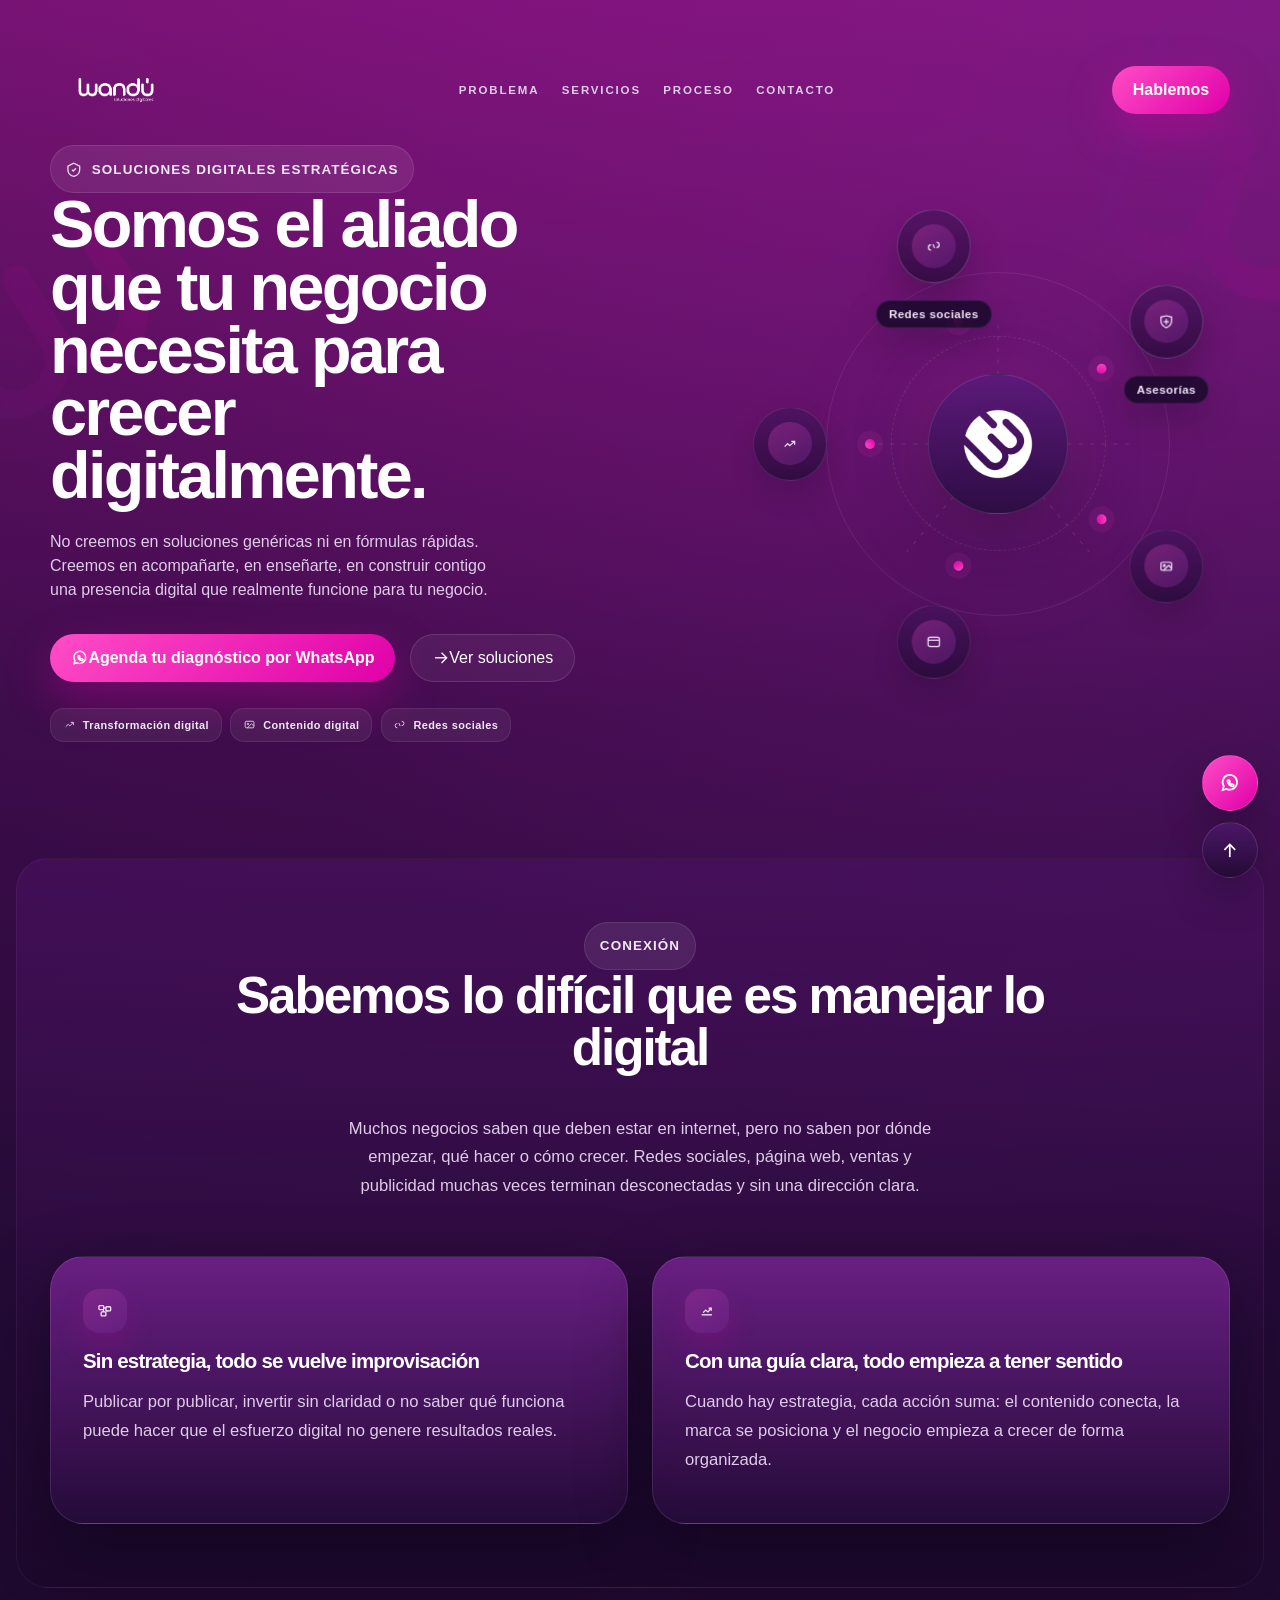
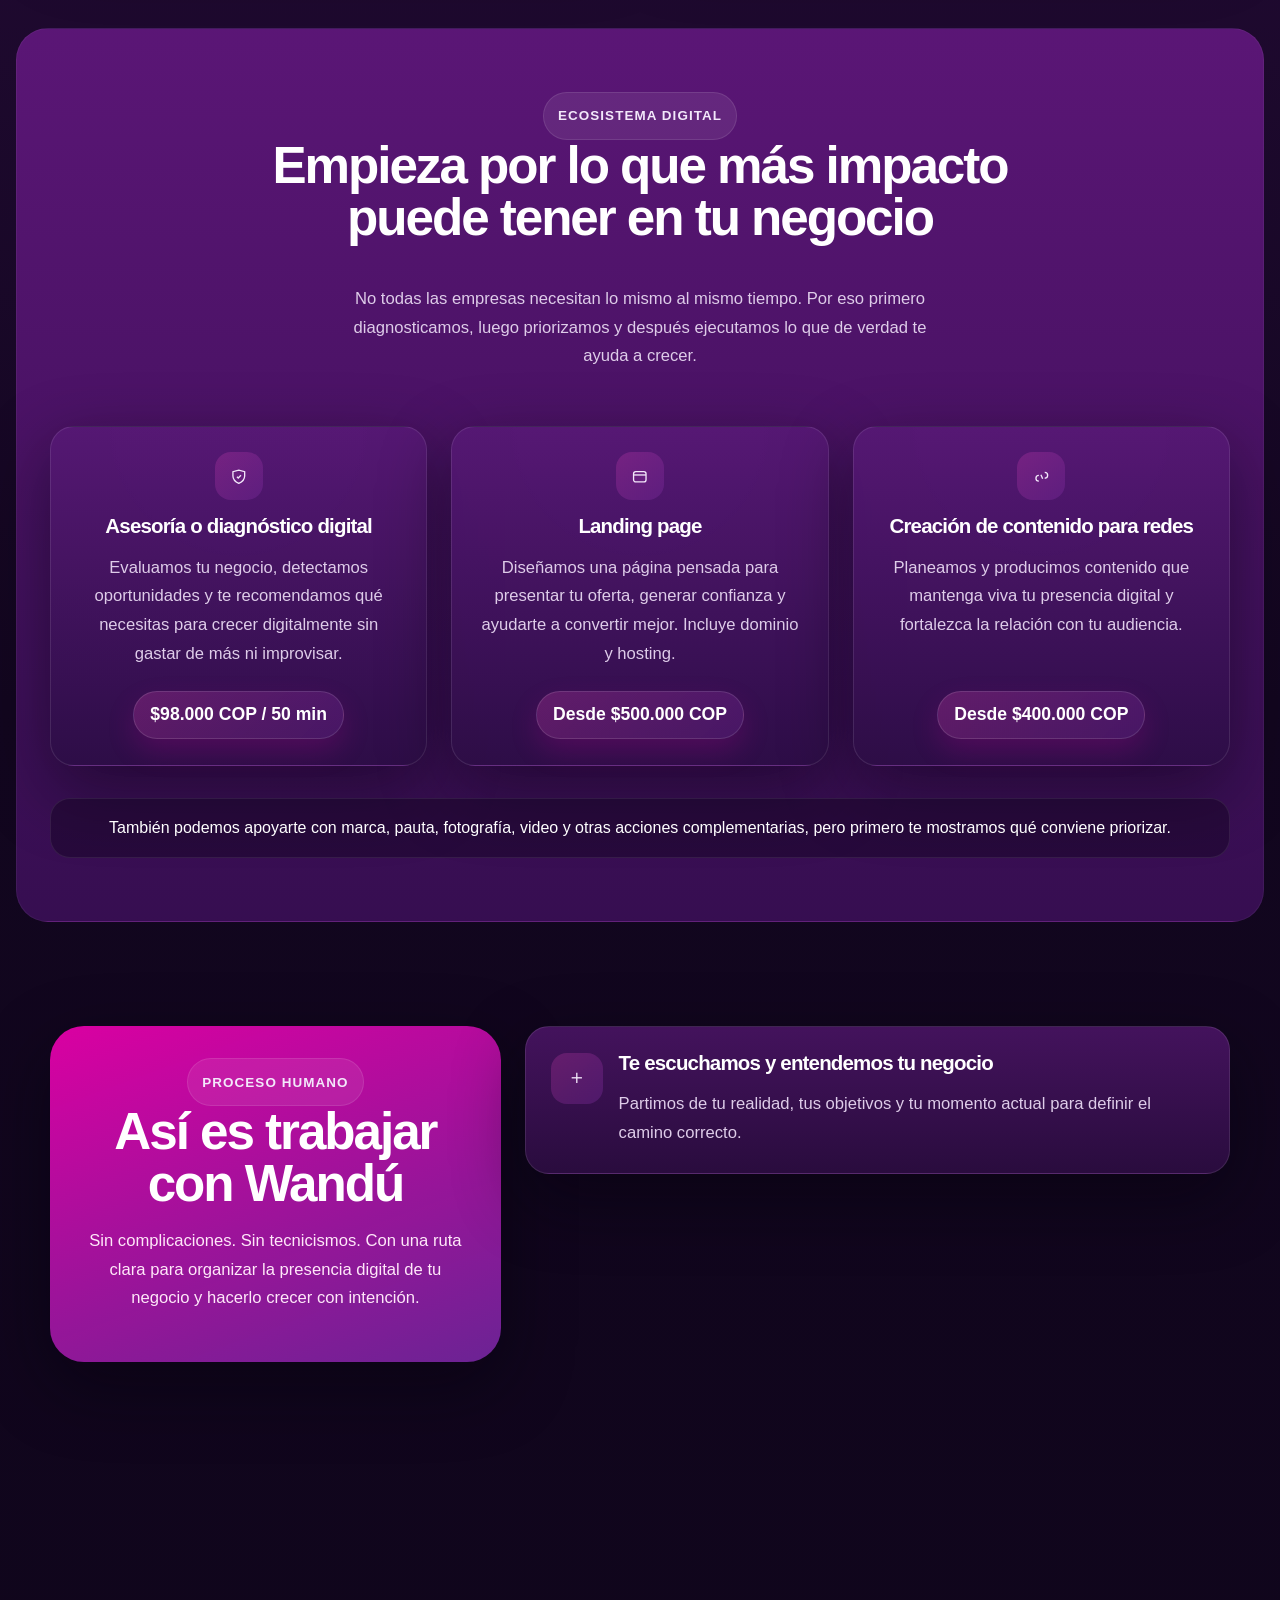
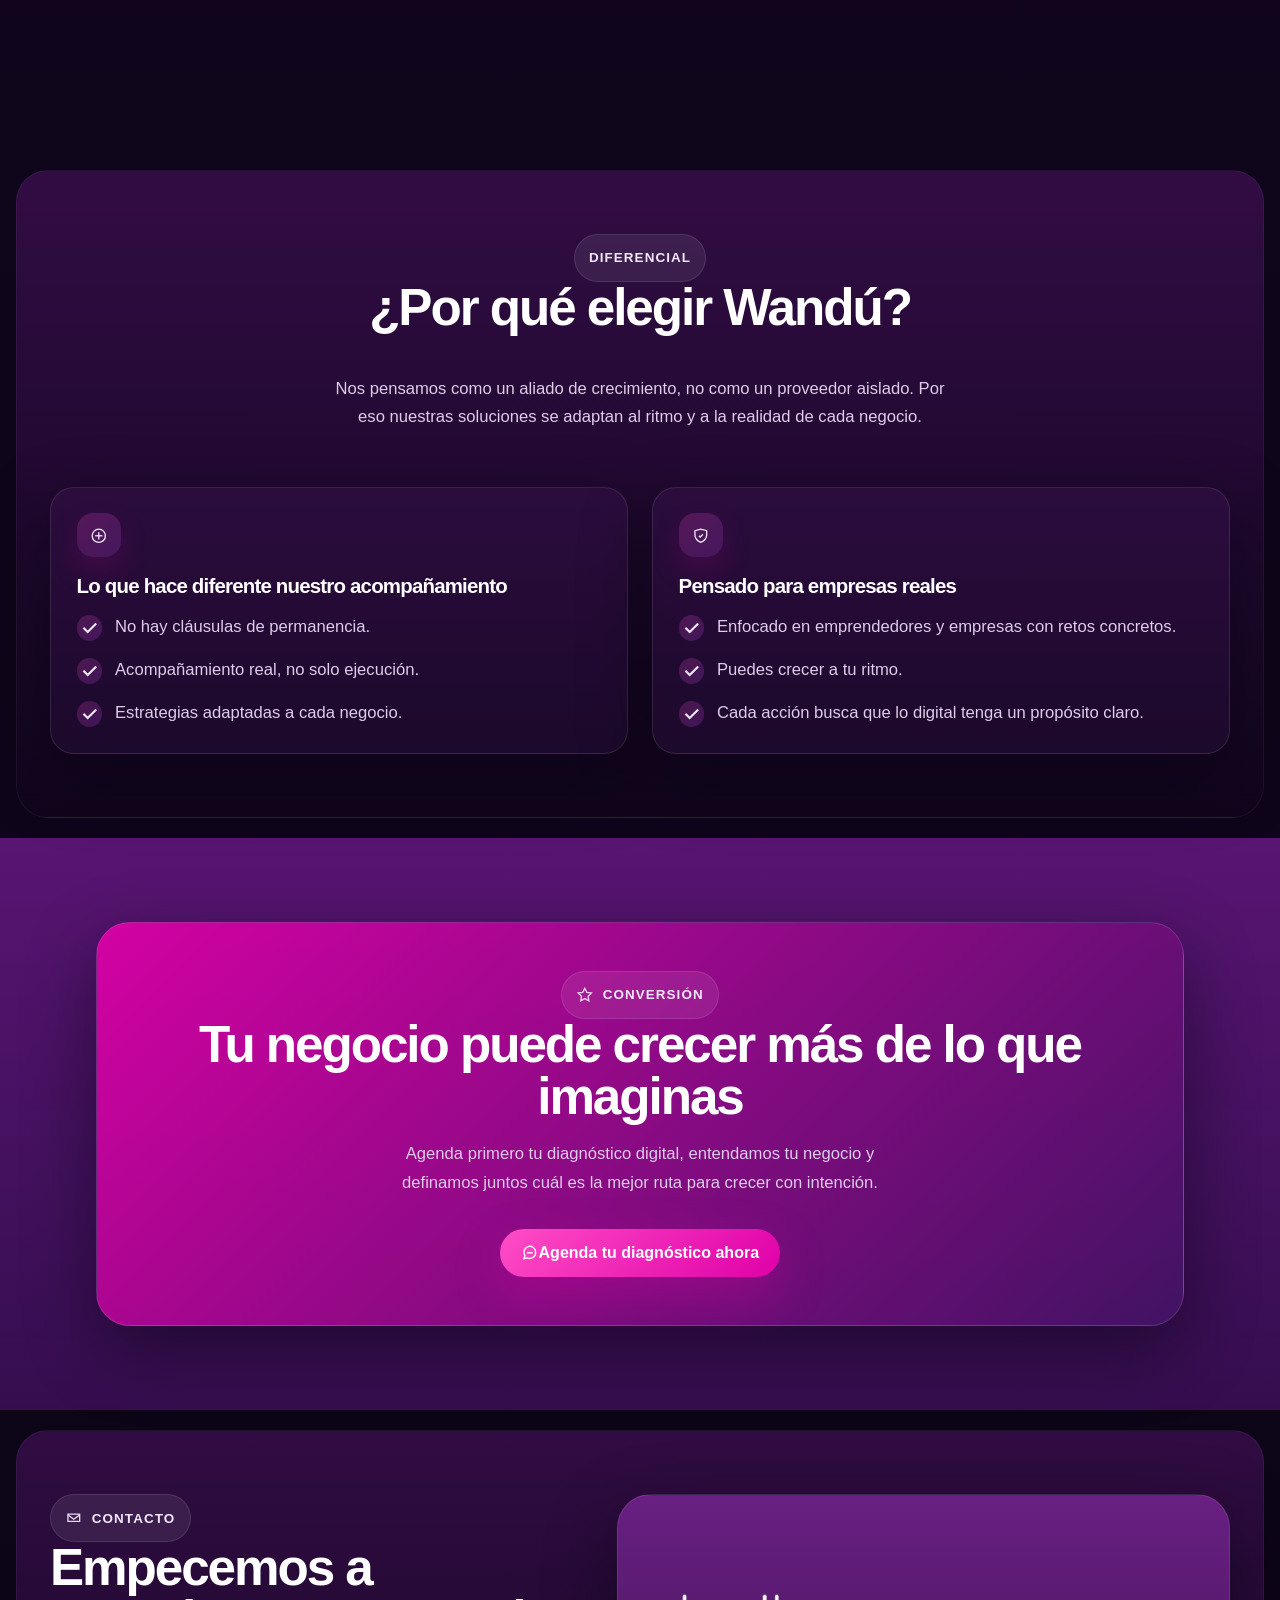
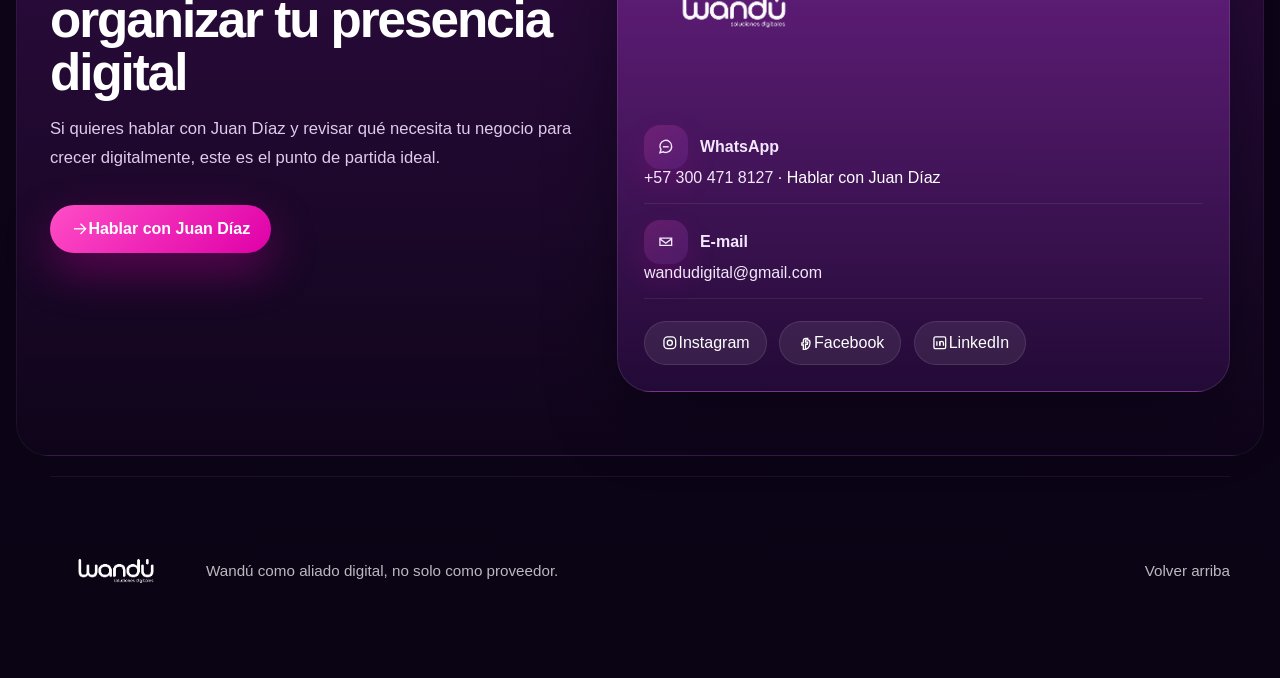
==== index.html @ 2c421110 "Initial commit Created from https://vercel.com/new" ====
<!DOCTYPE html>
<html lang="es">
  <head>
    <meta charset="UTF-8" />
    <meta name="viewport" content="width=device-width, initial-scale=1.0" />
    <title>Wandú Soluciones Digitales | Diagnóstico, Landing Pages y Presencia Digital</title>
    <meta
      name="description"
      content="Wandú acompaña a negocios y emprendedores con diagnóstico digital, landing pages, contenido para redes y estrategia digital para crecer con claridad."
    />
    <meta
      name="keywords"
      content="Wandú, soluciones digitales, diagnóstico digital, landing page, contenido digital, redes sociales, presencia digital, estrategia digital, diseño web, Colombia"
    />
    <meta name="author" content="Wandú Soluciones Digitales" />
    <meta name="robots" content="index, follow" />
    <meta name="googlebot" content="index, follow, max-image-preview:large" />
    <meta name="format-detection" content="telephone=no, email=no, address=no" />
    <meta name="theme-color" content="#12061f" />
    <meta property="og:locale" content="es_CO" />
    <meta property="og:type" content="website" />
    <meta property="og:site_name" content="Wandú Soluciones Digitales" />
    <meta property="og:title" content="Wandú Soluciones Digitales | Diagnóstico, Landing Pages y Presencia Digital" />
    <meta
      property="og:description"
      content="Diagnóstico digital, landing pages y contenido estratégico para que tu negocio crezca con claridad."
    />
    <meta property="og:image" content="./assets/img/brand/ico-wandu-color.png" />
    <meta property="og:image:alt" content="Ícono morado de Wandú Soluciones Digitales" />
    <meta name="twitter:card" content="summary_large_image" />
    <meta name="twitter:title" content="Wandú Soluciones Digitales" />
    <meta
      name="twitter:description"
      content="Aliado digital para negocios que necesitan crecer con estrategia, claridad y presencia digital."
    />
    <meta name="twitter:image" content="./assets/img/brand/ico-wandu-color.png" />
    <link rel="icon" type="image/png" sizes="32x32" href="./assets/img/brand/ico-wandu-color.png" />
    <link rel="icon" type="image/png" sizes="192x192" href="./assets/img/brand/ico-wandu-color.png" />
    <link rel="apple-touch-icon" href="./assets/img/brand/ico-wandu-color.png" />
    <link rel="manifest" href="./site.webmanifest" />
    <link rel="stylesheet" href="./assets/css/styles.css" />
    <script type="application/ld+json">
      {
        "@context": "https://schema.org",
        "@type": "Organization",
        "name": "Wandú Soluciones Digitales",
        "description": "Aliado digital para negocios que necesitan diagnóstico, landing pages, contenido y estrategia para crecer con claridad.",
        "url": "/",
        "logo": "./assets/img/brand/ico-wandu-color.png",
        "telephone": "+57 300 471 8127",
        "email": "wandudigital@gmail.com",
        "sameAs": [
          "https://www.instagram.com/wandudigitalpuntocom/",
          "https://www.facebook.com/wandudigital/",
          "https://www.linkedin.com/company/79288606/admin/dashboard/"
        ],
        "offers": [
          {
            "@type": "Offer",
            "name": "Diagnóstico digital",
            "priceCurrency": "COP",
            "price": "98000"
          },
          {
            "@type": "Offer",
            "name": "Landing page",
            "priceCurrency": "COP",
            "price": "500000"
          },
          {
            "@type": "Offer",
            "name": "Creación de contenido para redes",
            "priceCurrency": "COP",
            "price": "400000"
          }
        ]
      }
    </script>
  </head>
  <body>
    <div class="page">
      <header class="site-header">
        <div class="container site-header__inner">
          <a class="brand" href="#inicio" aria-label="Ir al inicio de Wandú">
            <img src="./assets/img/brand/marca-wandu-01.png" alt="Wandú soluciones digitales" />
          </a>

          <button
            class="nav-toggle"
            type="button"
            aria-expanded="false"
            aria-controls="site-nav"
            aria-label="Abrir menú"
          >
            <span></span>
            <span></span>
            <span></span>
          </button>

          <nav class="nav" id="site-nav" aria-label="Navegación principal">
            <a href="#problema">Problema</a>
            <a href="#servicios">Servicios</a>
            <a href="#proceso">Proceso</a>
            <a href="#contacto">Contacto</a>
          </nav>

          <a class="button button--primary" href="#contacto">Hablemos</a>
        </div>
      </header>

      <main id="inicio">
        <section class="hero-section">
          <div class="container hero">
            <div class="hero-copy reveal-left" data-reveal data-delay="0">
              <span class="chip">
                <svg viewBox="0 0 24 24" fill="none" stroke="currentColor" stroke-width="1.8" aria-hidden="true">
                  <path d="M12 3 4 7v5c0 5 3.4 8 8 9 4.6-1 8-4 8-9V7l-8-4Z"/>
                  <path d="m9.5 12 1.7 1.7L15 10"/>
                </svg>
                Soluciones digitales estratégicas
              </span>
              <h1>Somos el aliado que tu negocio necesita para crecer digitalmente.</h1>
              <p>
                No creemos en soluciones genéricas ni en fórmulas rápidas.
Creemos en acompañarte, en enseñarte, en construir contigo una presencia digital que realmente funcione para tu negocio.
              </p>

              <div class="hero-actions">
                <a class="button button--primary" href="https://wa.me/573004718127?text=Hola%20Juan%20Diaz%2C%20quiero%20agendar%20un%20diagn%C3%B3stico%20digital%20para%20mi%20negocio." target="_blank" rel="noreferrer">
                  <svg viewBox="0 0 24 24" fill="none" stroke="currentColor" stroke-width="1.9" aria-hidden="true">
                    <path d="M20 11.2a8 8 0 1 0-14.6 4.5L4 20l4.5-1.2A8 8 0 0 0 20 11.2Z"/>
                    <path d="M9.7 9.4c.2-.4.4-.4.7-.4h.6c.2 0 .4 0 .5.4l.6 1.4c.1.3.1.5-.1.7l-.5.6c.4.8 1 1.4 1.8 1.8l.6-.5c.2-.2.5-.2.7-.1l1.4.6c.4.1.4.3.4.5v.6c0 .3 0 .5-.4.7-.4.2-.9.3-1.4.2-2.3-.4-4.8-2.8-5.2-5.2-.1-.5 0-1 .3-1.3Z"/>
                  </svg>
                  Agenda tu diagnóstico por WhatsApp
                </a>
                <a class="button button--secondary" href="#servicios">
                  <svg viewBox="0 0 24 24" fill="none" stroke="currentColor" stroke-width="1.8" aria-hidden="true">
                    <path d="M4 12h16"/>
                    <path d="m13 5 7 7-7 7"/>
                  </svg>
                  Ver soluciones
                </a>
              </div>

              <div class="hero-note" aria-label="Canales incluidos">
                <span class="chip">
                  <svg viewBox="0 0 24 24" fill="none" stroke="currentColor" stroke-width="1.8" aria-hidden="true">
                    <path d="m5 16 4.5-4.5 3 3L19 8"/>
                    <path d="m14 8h5v5"/>
                  </svg>
                  Transformación digital
                </span>
                <span class="chip">
                  <svg viewBox="0 0 24 24" fill="none" stroke="currentColor" stroke-width="1.8" aria-hidden="true">
                    <rect x="4" y="6" width="16" height="12" rx="2"/>
                    <circle cx="9" cy="11" r="1.4"/>
                    <path d="m20 15-4.5-4.5L8 18"/>
                  </svg>
                  Contenido digital
                </span>
                <span class="chip">
                  <svg viewBox="0 0 24 24" fill="none" stroke="currentColor" stroke-width="1.8" aria-hidden="true">
                    <path d="M8 18a4 4 0 1 1 0-8"/>
                    <path d="M16 6a4 4 0 1 1 0 8"/>
                    <path d="M10.8 9.2 13.2 14.8"/>
                  </svg>
                  Redes sociales
                </span>
              </div>
            </div>

            <div class="hero-visual hero-visual--minimal reveal-right" aria-hidden="true" data-reveal data-delay="120">
              <div class="hero-minimal">
                <div class="hero-minimal__halo"></div>
                <div class="hero-minimal__ring hero-minimal__ring--outer"></div>
                <div class="hero-minimal__ring hero-minimal__ring--inner"></div>
                <div class="hero-minimal__core">
                  <img class="hero-minimal__logo" src="./assets/img/brand/ico-wandu-color.png" alt="" />
                </div>

                <div class="hero-node hero-node--top">
                  <span class="hero-node__icon">
                    <svg viewBox="0 0 24 24" fill="none" stroke="currentColor" stroke-width="1.8" aria-hidden="true">
                      <path d="m4 16 4.5-4.5 3 3L19 8"/>
                      <path d="m14 8h5v5"/>
                    </svg>
                  </span>
                  <strong>Transformación digital</strong>
                </div>

                <div class="hero-node hero-node--left">
                  <span class="hero-node__icon">
                    <svg viewBox="0 0 24 24" fill="none" stroke="currentColor" stroke-width="1.8" aria-hidden="true">
                      <rect x="3.5" y="5" width="17" height="14" rx="3"/>
                      <path d="M3.5 9.5h17"/>
                    </svg>
                  </span>
                  <strong>Web</strong>
                </div>

                <div class="hero-node hero-node--right">
                  <span class="hero-node__icon">
                    <svg viewBox="0 0 24 24" fill="none" stroke="currentColor" stroke-width="1.8" aria-hidden="true">
                      <path d="M8 18a4 4 0 1 1 0-8"/>
                      <path d="M16 6a4 4 0 1 1 0 8"/>
                      <path d="M10.8 9.2 13.2 14.8"/>
                    </svg>
                  </span>
                  <strong>Redes sociales</strong>
                </div>

                <div class="hero-node hero-node--bottom-left">
                  <span class="hero-node__icon">
                    <svg viewBox="0 0 24 24" fill="none" stroke="currentColor" stroke-width="1.8" aria-hidden="true">
                      <rect x="4" y="6" width="16" height="12" rx="2"/>
                      <circle cx="9" cy="11" r="1.4"/>
                      <path d="m20 15-4.5-4.5L8 18"/>
                    </svg>
                  </span>
                  <strong>Contenido digital</strong>
                </div>

                <div class="hero-node hero-node--bottom-right">
                  <span class="hero-node__icon">
                    <svg viewBox="0 0 24 24" fill="none" stroke="currentColor" stroke-width="1.8" aria-hidden="true">
                      <path d="M12 21c5-2.2 8-5.2 8-10V5l-8-2-8 2v6c0 4.8 3 7.8 8 10Z"/>
                      <path d="M12 8v8"/>
                      <path d="M8 12h8"/>
                    </svg>
                  </span>
                  <strong>Asesorías</strong>
                </div>

                <span class="hero-dot hero-dot--top"></span>
                <span class="hero-dot hero-dot--left"></span>
                <span class="hero-dot hero-dot--right"></span>
                <span class="hero-dot hero-dot--bottom-left"></span>
                <span class="hero-dot hero-dot--bottom-right"></span>

                <svg class="hero-minimal__lines" viewBox="0 0 520 520" aria-hidden="true">
                  <path d="M260 260 L260 108" />
                  <path d="M260 260 L102 260" />
                  <path d="M260 260 L418 260" />
                  <path d="M260 260 L150 390" />
                  <path d="M260 260 L370 390" />
                </svg>
              </div>
            </div>
          </div>
        </section>

        <section id="problema">
          <div class="container">
            <div class="section-heading" data-reveal>
              <div>
                <span class="chip">Conexión</span>
                <h2>Sabemos lo difícil que es manejar lo digital</h2>
              </div>
              <p>
                Muchos negocios saben que deben estar en internet, pero no saben por dónde
                empezar, qué hacer o cómo crecer. Redes sociales, página web, ventas y
                publicidad muchas veces terminan desconectadas y sin una dirección clara.
              </p>
            </div>

            <div class="problem-value-grid">
              <article class="problem-box reveal-left" data-reveal data-delay="60">
                <span class="icon-badge">
                  <svg viewBox="0 0 24 24" fill="none" stroke="currentColor" stroke-width="1.8" aria-hidden="true">
                    <rect x="4" y="5" width="6.5" height="5.5" rx="1.2"/>
                    <rect x="13.5" y="6.5" width="6.5" height="5.5" rx="1.2"/>
                    <rect x="7" y="13.5" width="6.5" height="5.5" rx="1.2"/>
                    <path d="M10.5 8.2h3"/>
                    <path d="M16.7 12h-3.2"/>
                    <path d="M10.2 13.5v-2.8"/>
                  </svg>
                </span>
                <h3>Sin estrategia, todo se vuelve improvisación</h3>
                <p>
                  Publicar por publicar, invertir sin claridad o no saber qué funciona puede
                  hacer que el esfuerzo digital no genere resultados reales.
                </p>
              </article>

              <article class="value-box reveal-right" data-reveal data-delay="140">
                <span class="icon-badge">
                  <svg viewBox="0 0 24 24" fill="none" stroke="currentColor" stroke-width="1.8" aria-hidden="true">
                    <path d="M5 17.5h14"/>
                    <path d="M7 14.5 10.5 11l3 2.5L18 8.5"/>
                    <path d="M14.5 8.5H18v3.5"/>
                  </svg>
                </span>
                <h3>Con una guía clara, todo empieza a tener sentido</h3>
                <p>
                  Cuando hay estrategia, cada acción suma: el contenido conecta, la marca se
                  posiciona y el negocio empieza a crecer de forma organizada.
                </p>
              </article>
            </div>
          </div>
        </section>

        <section id="servicios">
          <div class="container">
            <div class="section-heading" data-reveal>
              <div>
                <span class="chip">Ecosistema digital</span>
                <h2>Empieza por lo que más impacto puede tener en tu negocio</h2>
              </div>
              <p>
                No todas las empresas necesitan lo mismo al mismo tiempo. Por eso primero
                diagnosticamos, luego priorizamos y después ejecutamos lo que de verdad te
                ayuda a crecer.
              </p>
            </div>

            <div class="service-grid">
              <article class="service-card service-card--featured reveal-zoom" data-reveal data-delay="40">
                <div class="service-card__icon">
                  <svg viewBox="0 0 24 24" fill="none" stroke="currentColor" stroke-width="1.8" aria-hidden="true">
                    <path d="M12 21c5-2.2 8-5.2 8-10V5l-8-2-8 2v6c0 4.8 3 7.8 8 10Z"/>
                    <path d="m9.5 12 1.7 1.7L15 10"/>
                  </svg>
                </div>
                <h3>Asesoría o diagnóstico digital</h3>
                <p>
                  Evaluamos tu negocio, detectamos oportunidades y te recomendamos qué
                  necesitas para crecer digitalmente sin gastar de más ni improvisar.
                </p>
                <strong class="service-price">$98.000 COP / 50 min</strong>
              </article>

              <article class="service-card service-card--featured reveal-zoom" data-reveal data-delay="90">
                <div class="service-card__icon">
                  <svg viewBox="0 0 24 24" fill="none" stroke="currentColor" stroke-width="1.8" aria-hidden="true">
                    <rect x="3.5" y="5" width="17" height="14" rx="3"/>
                    <path d="M3.5 9.5h17"/>
                  </svg>
                </div>
                <h3>Landing page</h3>
                <p>
                  Diseñamos una página pensada para presentar tu oferta, generar confianza y
                  ayudarte a convertir mejor. Incluye dominio y hosting.
                </p>
                <strong class="service-price">Desde $500.000 COP</strong>
              </article>

              <article class="service-card service-card--featured reveal-zoom" data-reveal data-delay="140">
                <div class="service-card__icon">
                  <svg viewBox="0 0 24 24" fill="none" stroke="currentColor" stroke-width="1.8" aria-hidden="true">
                    <path d="M8 18a4 4 0 1 1 0-8"/>
                    <path d="M16 6a4 4 0 1 1 0 8"/>
                    <path d="M10.8 9.2 13.2 14.8"/>
                  </svg>
                </div>
                <h3>Creación de contenido para redes</h3>
                <p>
                  Planeamos y producimos contenido que mantenga viva tu presencia digital y
                  fortalezca la relación con tu audiencia.
                </p>
                <strong class="service-price">Desde $400.000 COP</strong>
              </article>
            </div>

            <div class="service-support" data-reveal>
              También podemos apoyarte con marca, pauta, fotografía, video y otras acciones
              complementarias, pero primero te mostramos qué conviene priorizar.
            </div>
          </div>
        </section>

        <section id="proceso">
          <div class="container process-grid">
            <aside class="process-side" data-reveal>
              <span class="chip">Proceso humano</span>
              <h2>Así es trabajar con Wandú</h2>
              <p>
                Sin complicaciones. Sin tecnicismos. Con una ruta clara para organizar la
                presencia digital de tu negocio y hacerlo crecer con intención.
              </p>
            </aside>

            <div class="steps">
              <article class="step-card reveal-right" data-reveal data-delay="60">
                <div class="step-number">
                  <svg viewBox="0 0 24 24" fill="none" stroke="currentColor" stroke-width="1.8" aria-hidden="true">
                    <path d="M12 5v14"/>
                    <path d="M5 12h14"/>
                  </svg>
                </div>
                <div class="step-content">
                  <h3>Te escuchamos y entendemos tu negocio</h3>
                  <p>
                    Partimos de tu realidad, tus objetivos y tu momento actual para definir
                    el camino correcto.
                  </p>
                </div>
              </article>

              <article class="step-card reveal-right" data-reveal data-delay="120">
                <div class="step-number">
                  <svg viewBox="0 0 24 24" fill="none" stroke="currentColor" stroke-width="1.8" aria-hidden="true">
                    <path d="M4 8h16"/>
                    <path d="M4 12h10"/>
                    <path d="M4 16h7"/>
                  </svg>
                </div>
                <div class="step-content">
                  <h3>Organizamos tu presencia digital</h3>
                  <p>
                    Aterrizamos prioridades, ordenamos tu comunicación y definimos qué canales
                    deben activarse primero.
                  </p>
                </div>
              </article>

              <article class="step-card reveal-right" data-reveal data-delay="180">
                <div class="step-number">
                  <svg viewBox="0 0 24 24" fill="none" stroke="currentColor" stroke-width="1.8" aria-hidden="true">
                    <path d="M5 17V9"/>
                    <path d="M12 17V5"/>
                    <path d="M19 17v-6"/>
                  </svg>
                </div>
                <div class="step-content">
                  <h3>Creamos y optimizamos tus canales</h3>
                  <p>
                    Ejecutamos lo necesario para que web, redes, imagen y pauta trabajen con
                    una misma intención.
                  </p>
                </div>
              </article>

              <article class="step-card reveal-right" data-reveal data-delay="240">
                <div class="step-number">
                  <svg viewBox="0 0 24 24" fill="none" stroke="currentColor" stroke-width="1.8" aria-hidden="true">
                    <path d="M12 21c5-2.2 8-5.2 8-10V5l-8-2-8 2v6c0 4.8 3 7.8 8 10Z"/>
                    <path d="m9.5 12 1.7 1.7L15 10"/>
                  </svg>
                </div>
                <div class="step-content">
                  <h3>Te acompañamos para crecer</h3>
                  <p>
                    No desaparecemos después de entregar. Te guiamos para tomar decisiones
                    mejores y avanzar con confianza.
                  </p>
                </div>
              </article>
            </div>
          </div>
        </section>

        <section id="diferencial">
          <div class="container">
            <div class="section-heading" data-reveal>
              <div>
                <span class="chip">Diferencial</span>
                <h2>¿Por qué elegir Wandú?</h2>
              </div>
              <p>
                Nos pensamos como un aliado de crecimiento, no como un proveedor aislado. Por
                eso nuestras soluciones se adaptan al ritmo y a la realidad de cada negocio.
              </p>
            </div>

            <div class="diff-grid">
              <article class="diff-card reveal-left" data-reveal data-delay="40">
                <span class="icon-badge">
                  <svg viewBox="0 0 24 24" fill="none" stroke="currentColor" stroke-width="1.8" aria-hidden="true">
                    <path d="M7 12h10"/>
                    <path d="M12 7v10"/>
                    <circle cx="12" cy="12" r="9"/>
                  </svg>
                </span>
                <h3>Lo que hace diferente nuestro acompañamiento</h3>
                <ul>
                  <li><span class="feature-check">
                    <svg viewBox="0 0 24 24" fill="none" stroke="currentColor" stroke-width="2" aria-hidden="true">
                      <path d="m6 12 4 4 8-8"/>
                    </svg>
                  </span><span>No hay cláusulas de permanencia.</span></li>
                  <li><span class="feature-check">
                    <svg viewBox="0 0 24 24" fill="none" stroke="currentColor" stroke-width="2" aria-hidden="true">
                      <path d="m6 12 4 4 8-8"/>
                    </svg>
                  </span><span>Acompañamiento real, no solo ejecución.</span></li>
                  <li><span class="feature-check">
                    <svg viewBox="0 0 24 24" fill="none" stroke="currentColor" stroke-width="2" aria-hidden="true">
                      <path d="m6 12 4 4 8-8"/>
                    </svg>
                  </span><span>Estrategias adaptadas a cada negocio.</span></li>
                </ul>
              </article>

              <article class="diff-card reveal-right" data-reveal data-delay="100">
                <span class="icon-badge">
                  <svg viewBox="0 0 24 24" fill="none" stroke="currentColor" stroke-width="1.8" aria-hidden="true">
                    <path d="M12 21c5-2.2 8-5.2 8-10V5l-8-2-8 2v6c0 4.8 3 7.8 8 10Z"/>
                    <path d="m9.5 12 1.7 1.7L15 10"/>
                  </svg>
                </span>
                <h3>Pensado para empresas reales</h3>
                <ul>
                  <li><span class="feature-check">
                    <svg viewBox="0 0 24 24" fill="none" stroke="currentColor" stroke-width="2" aria-hidden="true">
                      <path d="m6 12 4 4 8-8"/>
                    </svg>
                  </span><span>Enfocado en emprendedores y empresas con retos concretos.</span></li>
                  <li><span class="feature-check">
                    <svg viewBox="0 0 24 24" fill="none" stroke="currentColor" stroke-width="2" aria-hidden="true">
                      <path d="m6 12 4 4 8-8"/>
                    </svg>
                  </span><span>Puedes crecer a tu ritmo.</span></li>
                  <li><span class="feature-check">
                    <svg viewBox="0 0 24 24" fill="none" stroke="currentColor" stroke-width="2" aria-hidden="true">
                      <path d="m6 12 4 4 8-8"/>
                    </svg>
                  </span><span>Cada acción busca que lo digital tenga un propósito claro.</span></li>
                </ul>
              </article>
            </div>
          </div>
        </section>

        <section id="cta-final">
          <div class="container">
            <article class="cta-banner reveal-zoom" data-reveal>
              <span class="chip">
                <svg viewBox="0 0 24 24" fill="none" stroke="currentColor" stroke-width="1.8" aria-hidden="true">
                  <path d="m12 3 2.8 5.6 6.2.9-4.5 4.4 1 6.2-5.5-2.9-5.5 2.9 1-6.2L3 9.5l6.2-.9L12 3Z"/>
                </svg>
                Conversión
              </span>
              <h2>Tu negocio puede crecer más de lo que imaginas</h2>
              <p>
                Agenda primero tu diagnóstico digital, entendamos tu negocio y definamos
                juntos cuál es la mejor ruta para crecer con intención.
              </p>
              <div class="hero-actions">
                <a class="button button--primary" href="https://wa.me/573004718127?text=Hola%20Juan%20Diaz%2C%20quiero%20agendar%20mi%20diagn%C3%B3stico%20digital%20de%2050%20minutos." target="_blank" rel="noreferrer">
                  <svg viewBox="0 0 24 24" fill="none" stroke="currentColor" stroke-width="1.9" aria-hidden="true">
                    <path d="M20 11.2a8 8 0 1 0-14.6 4.5L4 20l4.5-1.2A8 8 0 0 0 20 11.2Z"/>
                    <path d="M8 12h8"/>
                  </svg>
                  Agenda tu diagnóstico ahora
                </a>
              </div>
            </article>
          </div>
        </section>

        <section id="contacto">
          <div class="container contact-grid">
            <div class="reveal-left" data-reveal>
              <span class="chip">
                <svg viewBox="0 0 24 24" fill="none" stroke="currentColor" stroke-width="1.8" aria-hidden="true">
                  <path d="M4 7h16v10H4z"/>
                  <path d="m4 8 8 6 8-6"/>
                </svg>
                Contacto
              </span>
              <h2>Empecemos a organizar tu presencia digital</h2>
              <p>
                Si quieres hablar con Juan Díaz y revisar qué necesita tu negocio para crecer
                digitalmente, este es el punto de partida ideal.
              </p>
              <div class="hero-actions">
                <a class="button button--primary" href="https://wa.me/573004718127?text=Hola%20Juan%20Diaz%2C%20quiero%20agendar%20un%20diagn%C3%B3stico%20digital." target="_blank" rel="noreferrer">
                  <svg viewBox="0 0 24 24" fill="none" stroke="currentColor" stroke-width="1.8" aria-hidden="true">
                    <path d="M4 12h16"/>
                    <path d="m13 5 7 7-7 7"/>
                  </svg>
                  Hablar con Juan Díaz
                </a>
              </div>
            </div>

            <aside class="contact-card reveal-right" id="contacto-info" data-reveal data-delay="120">
              <img class="hero-logo" src="./assets/img/brand/marca-wandu-01.png" alt="" />

              <div class="contact-list">
                <div class="contact-item">
                  <div class="contact-item-head">
                    <span class="icon-badge">
                      <svg viewBox="0 0 24 24" fill="none" stroke="currentColor" stroke-width="1.9" aria-hidden="true">
                        <path d="M20 11.2a8 8 0 1 0-14.6 4.5L4 20l4.5-1.2A8 8 0 0 0 20 11.2Z"/>
                        <path d="M8 12h8"/>
                      </svg>
                    </span>
                    <strong>WhatsApp</strong>
                  </div>
                  <span><a href="https://wa.me/573004718127?text=Hola%20Juan%20Diaz%2C%20quiero%20agendar%20un%20diagn%C3%B3stico%20digital." target="_blank" rel="noreferrer">+57 300 471 8127</a> · Hablar con Juan Díaz</span>
                </div>
                <div class="contact-item">
                  <div class="contact-item-head">
                    <span class="icon-badge">
                      <svg viewBox="0 0 24 24" fill="none" stroke="currentColor" stroke-width="1.8" aria-hidden="true">
                        <path d="M4 7h16v10H4z"/>
                        <path d="m4 8 8 6 8-6"/>
                      </svg>
                    </span>
                    <strong>E-mail</strong>
                  </div>
                  <span><a href="mailto:wandudigital@gmail.com">wandudigital@gmail.com</a></span>
                </div>
              </div>

              <div class="social-links" aria-label="Redes sociales">
                <a href="https://www.instagram.com/wandudigitalpuntocom/" target="_blank" rel="noreferrer">
                  <svg viewBox="0 0 24 24" fill="none" stroke="currentColor" stroke-width="1.8" aria-hidden="true">
                    <rect x="4" y="4" width="16" height="16" rx="5"/>
                    <circle cx="12" cy="12" r="3.5"/>
                    <path d="M17.5 6.5h.01"/>
                  </svg>
                  Instagram
                </a>
                <a href="https://www.facebook.com/wandudigital/" target="_blank" rel="noreferrer">
                  <svg viewBox="0 0 24 24" fill="none" stroke="currentColor" stroke-width="1.8" aria-hidden="true">
                    <path d="M14 8h2a3 3 0 0 1 3 3v2a8 8 0 0 1-8 8h-1v-6H8v-3h2V9.5A3.5 3.5 0 0 1 13.5 6H16v2h-2a1 1 0 0 0-1 1v2h3l-.5 3H13v6"/>
                  </svg>
                  Facebook
                </a>
                <a href="https://www.linkedin.com/company/79288606/admin/dashboard/" target="_blank" rel="noreferrer">
                  <svg viewBox="0 0 24 24" fill="none" stroke="currentColor" stroke-width="1.8" aria-hidden="true">
                    <rect x="4" y="4" width="16" height="16" rx="2"/>
                    <path d="M8 10v6"/>
                    <path d="M8 7.5v.01"/>
                    <path d="M12 16v-3.5a2.5 2.5 0 0 1 5 0V16"/>
                    <path d="M12 10v6"/>
                  </svg>
                  LinkedIn
                </a>
              </div>
            </aside>
          </div>
        </section>
      </main>

      <div class="floating-actions" aria-label="Accesos rápidos">
        <a
          class="floating-action floating-action--whatsapp"
          href="https://wa.me/573004718127?text=Hola%20Juan%20Diaz%2C%20quiero%20agendar%20un%20diagn%C3%B3stico%20digital."
          target="_blank"
          rel="noreferrer"
          aria-label="Escribir por WhatsApp"
          title="WhatsApp"
        >
          <svg viewBox="0 0 24 24" fill="none" stroke="currentColor" stroke-width="1.9" aria-hidden="true">
            <path d="M20 11.2a8 8 0 1 0-14.6 4.5L4 20l4.5-1.2A8 8 0 0 0 20 11.2Z"/>
            <path d="M9.7 9.4c.2-.4.4-.4.7-.4h.6c.2 0 .4 0 .5.4l.6 1.4c.1.3.1.5-.1.7l-.5.6c.4.8 1 1.4 1.8 1.8l.6-.5c.2-.2.5-.2.7-.1l1.4.6c.4.1.4.3.4.5v.6c0 .3 0 .5-.4.7-.4.2-.9.3-1.4.2-2.3-.4-4.8-2.8-5.2-5.2-.1-.5 0-1 .3-1.3Z"/>
          </svg>
        </a>
        <a
          class="floating-action floating-action--top"
          href="#inicio"
          aria-label="Volver arriba"
          title="Volver arriba"
        >
          <svg viewBox="0 0 24 24" fill="none" stroke="currentColor" stroke-width="1.9" aria-hidden="true">
            <path d="M12 19V5"/>
            <path d="m6 11 6-6 6 6"/>
          </svg>
        </a>
      </div>

      <footer class="container footer">
        <a class="brand" href="#inicio">
          <img src="./assets/img/brand/marca-wandu-01.png" alt="Wandú soluciones digitales" />
        </a>
        <span>Wandú como aliado digital, no solo como proveedor.</span>
        <a href="#inicio">Volver arriba</a>
      </footer>
    </div>

    <script src="./assets/js/main.js" defer></script>
  </body>
</html>
---- assets/css/styles.css ----
:root {
        --bg: #12061f;
        --bg-soft: #1d0b2f;
        --surface: linear-gradient(180deg, rgba(118, 39, 135, 0.92), rgba(72, 24, 98, 0.92));
        --surface-strong: linear-gradient(160deg, rgba(222, 0, 165, 0.98), rgba(115, 38, 158, 0.92));
        --surface-dark: rgba(29, 11, 47, 0.78);
        --text: #ffffff;
        --muted: #decce9;
        --muted-strong: #f3e8fb;
        --line: rgba(255, 255, 255, 0.1);
        --primary: #df00a8;
        --primary-soft: #ff4dc6;
        --secondary: #7c2ca1;
        --accent: #ffb8ef;
        --shadow: 0 24px 70px rgba(4, 0, 12, 0.45);
        --radius-xl: 34px;
        --radius-lg: 24px;
        --radius-md: 18px;
        --max-width: 1180px;
      }

      * {
        box-sizing: border-box;
      }

      html {
        scroll-behavior: smooth;
      }

      body {
        margin: 0;
        color: var(--text);
        font-family: "Segoe UI", "Helvetica Neue", Arial, sans-serif;
        background:
          radial-gradient(circle at 50% -10%, rgba(223, 0, 168, 0.34), transparent 32%),
          radial-gradient(circle at 100% 0%, rgba(124, 44, 161, 0.34), transparent 22%),
          linear-gradient(180deg, #5f1768 0%, #2d0d42 13%, #12061f 42%, #0b0415 100%);
      }

      body::before,
      body::after {
        content: "";
        position: fixed;
        inset: auto;
        pointer-events: none;
        z-index: 0;
        opacity: 0.14;
        background: url("../img/decor/elemento-grafico.png") center/contain no-repeat;
      }

      body::before {
        top: 2.5rem;
        right: -5rem;
        width: 260px;
        height: 260px;
        transform: rotate(18deg);
      }

      body::after {
        top: 12rem;
        left: -5rem;
        width: 220px;
        height: 220px;
        transform: rotate(-32deg);
      }

      a {
        color: inherit;
        text-decoration: none;
      }

      img {
        display: block;
        max-width: 100%;
      }

      button,
      .button {
        font: inherit;
        border: 0;
        cursor: pointer;
      }

      .page {
        position: relative;
        z-index: 1;
        overflow: clip;
      }

      .container {
        width: min(calc(100% - 2rem), var(--max-width));
        margin: 0 auto;
      }

      .site-header {
        position: fixed;
        top: 0;
        left: 0;
        width: 100%;
        z-index: 20;
        padding-top: 1.1rem;
        background: transparent;
        border-bottom: 1px solid transparent;
        transition:
          padding 220ms ease,
          background-color 220ms ease,
          border-color 220ms ease,
          backdrop-filter 220ms ease;
      }

      .site-header__inner,
      .hero,
      .section-heading,
      .service-grid,
      .process-grid,
      .diff-grid,
      .social-proof,
      .contact-grid,
      .footer {
        display: grid;
        gap: 1.5rem;
      }

      .site-header__inner {
        grid-template-columns: auto 1fr auto;
        align-items: center;
        min-height: 56px;
        padding: 0.4rem 0;
        transition:
          min-height 220ms ease,
          padding 220ms ease,
          background-color 220ms ease,
          border-color 220ms ease,
          box-shadow 220ms ease;
      }

      .site-header:not(.is-scrolled) .site-header__inner {
        background: transparent;
        border-color: transparent;
        box-shadow: none;
      }

      .site-header.is-scrolled {
        padding-top: 0;
        backdrop-filter: blur(14px);
        background: rgba(19, 6, 31, 0.52);
        border-bottom-color: rgba(255, 255, 255, 0.06);
      }

      .site-header.is-scrolled .site-header__inner {
        min-height: 30px;
        padding: 0.02rem 0;
      }

      .brand {
        display: inline-flex;
        align-items: center;
      }

      .brand img {
        width: min(132px, 32vw);
        height: auto;
        transition: transform 180ms ease, filter 180ms ease;
      }

      .site-header.is-scrolled .brand img {
        width: min(100px, 24vw);
      }

      .brand:hover img,
      .brand:focus-visible img {
        transform: translateY(-2px) scale(1.02);
        filter: drop-shadow(0 10px 18px rgba(223, 0, 168, 0.24));
      }

      .nav {
        display: flex;
        flex-wrap: wrap;
        justify-content: center;
        gap: 1.4rem;
        color: var(--muted);
        font-size: 0.72rem;
        font-weight: 700;
        text-transform: uppercase;
        letter-spacing: 0.16em;
        transition: gap 220ms ease, font-size 220ms ease;
      }

      .nav-toggle {
        display: none;
        position: relative;
        width: 46px;
        height: 46px;
        padding: 0;
        border-radius: 14px;
        background: rgba(255, 255, 255, 0.08);
        border: 1px solid rgba(255, 255, 255, 0.1);
        box-shadow: 0 14px 30px rgba(4, 0, 12, 0.16);
        transition:
          transform 180ms ease,
          background-color 180ms ease,
          border-color 180ms ease,
          box-shadow 180ms ease;
      }

      .nav-toggle span {
        position: absolute;
        left: 50%;
        width: 18px;
        height: 2px;
        border-radius: 999px;
        background: var(--text);
        transition:
          transform 180ms ease,
          opacity 180ms ease;
      }

      .nav-toggle span:nth-child(1) {
        top: calc(50% - 6px);
        transform: translateX(-50%);
      }

      .nav-toggle span:nth-child(2) {
        top: 50%;
        transform: translateX(-50%) translateY(-50%);
      }

      .nav-toggle span:nth-child(3) {
        top: calc(50% + 4px);
        transform: translateX(-50%);
      }

      .nav-toggle:hover,
      .nav-toggle:focus-visible {
        transform: translateY(-2px);
        background: rgba(255, 255, 255, 0.12);
        border-color: rgba(255, 255, 255, 0.16);
      }

      .site-header.is-scrolled .nav {
        gap: 0.82rem;
        font-size: 0.62rem;
      }

      .nav a:hover,
      .nav a:focus-visible,
      .button:hover {
        opacity: 1;
        transform: translateY(-2px);
      }

      .button,
      .chip {
        display: inline-flex;
        align-items: center;
        justify-content: center;
        min-height: 48px;
        border-radius: 999px;
        transition:
          transform 180ms ease,
          border-color 180ms ease,
          background-color 180ms ease,
          box-shadow 180ms ease,
          opacity 180ms ease;
      }

      .button {
        padding: 0.82rem 1.3rem;
      }

      .chip:hover,
      .chip:focus-visible {
        transform: translateY(-2px);
        border-color: rgba(255, 255, 255, 0.18);
        background: rgba(255, 255, 255, 0.12);
        box-shadow: 0 14px 28px rgba(4, 0, 12, 0.16);
      }

      .site-header.is-scrolled .button {
        min-height: 32px;
        padding: 0.42rem 0.9rem;
        font-size: 0.88rem;
      }

      .button svg,
      .chip svg,
      .service-card__icon svg,
      .step-number svg,
      .icon-badge svg,
      .social-links a svg {
        width: 1.1rem;
        height: 1.1rem;
        flex: 0 0 auto;
      }

      .button:focus-visible,
      .nav a:focus-visible,
      .social-links a:focus-visible {
        outline: 3px solid rgba(255, 255, 255, 0.25);
        outline-offset: 4px;
      }

      .button--primary {
        color: var(--text);
        font-weight: 700;
        background: linear-gradient(135deg, #ff4dc6, #df00a8);
        box-shadow: 0 18px 45px rgba(223, 0, 168, 0.34);
      }

      .button--secondary {
        color: var(--text);
        border: 1px solid rgba(255, 255, 255, 0.12);
        background: rgba(255, 255, 255, 0.05);
      }

      .chip {
        gap: 0.55rem;
        padding: 0.5rem 0.9rem;
        background: rgba(255, 255, 255, 0.08);
        border: 1px solid rgba(255, 255, 255, 0.1);
        color: var(--muted-strong);
        font-size: 0.84rem;
        font-weight: 700;
        text-transform: uppercase;
        letter-spacing: 0.08em;
      }

      .chip svg {
        opacity: 0.92;
      }

      main section {
        position: relative;
        padding: 5.25rem 0;
      }

      main section::before {
        content: "";
        position: absolute;
        inset: 1.25rem 1rem;
        border-radius: 32px;
        pointer-events: none;
        z-index: 0;
        opacity: 0;
        border: 1px solid rgba(255, 255, 255, 0.05);
      }

      main section > .container {
        position: relative;
        z-index: 1;
      }

      #problema::before,
      #diferencial::before,
      #contacto::before {
        opacity: 1;
        background: linear-gradient(180deg, rgba(74, 18, 98, 0.58), rgba(25, 8, 39, 0.28));
      }

      #servicios::before,
      #cta-final::before {
        opacity: 1;
        background: linear-gradient(180deg, rgba(103, 25, 132, 0.84), rgba(66, 17, 97, 0.76));
      }

      #prueba-social::before {
        opacity: 1;
        background: linear-gradient(180deg, rgba(19, 8, 31, 0.78), rgba(10, 4, 21, 0.46));
      }

      h1,
      h2,
      h3 {
        margin: 0;
        line-height: 1.02;
        letter-spacing: -0.04em;
      }

      h1 {
        font-size: clamp(3rem, 5.2vw, 5rem);
        max-width: 11.5ch;
        line-height: 0.94;
      }

      h2 {
        font-size: clamp(2.15rem, 4vw, 3.7rem);
      }

      h3 {
        font-size: 1.28rem;
      }

      p,
      li {
        color: var(--muted);
        line-height: 1.72;
        font-size: 1.04rem;
      }

      .hero-section {
        padding-top: 8.35rem;
      }

      .hero {
        grid-template-columns: minmax(0, 1.5fr) minmax(0, 1fr);
        align-items: center;
        gap: 1.25rem;
      }

      .hero-copy p {
        max-width: 52ch;
        margin: 1.5rem 0 0;
        font-size: 1rem;
        line-height: 1.5;
      }

      .hero-copy {
        width: 100%;
        max-width: 700px;
        padding-right: 1.25rem;
      }

      .hero-copy h1 {
        max-width: 12.8ch;
      }

      .hero-actions {
        display: flex;
        flex-wrap: wrap;
        gap: 0.9rem;
        margin-top: 2rem;
      }

      .hero-note {
        display: flex;
        flex-wrap: wrap;
        gap: 0.55rem;
        margin-top: 1.6rem;
      }

      .hero-note .chip {
        min-height: 34px;
        padding: 0.32rem 0.72rem;
        border-radius: 14px;
        background: rgba(255, 255, 255, 0.06);
        border-color: rgba(255, 255, 255, 0.08);
        box-shadow: none;
        font-size: 0.68rem;
        font-weight: 800;
        letter-spacing: 0.04em;
        gap: 0.45rem;
        text-transform: none;
      }

      .hero-note .chip svg {
        width: 0.82rem;
        height: 0.82rem;
        opacity: 0.84;
      }

      .hero-note .chip:hover,
      .hero-note .chip:focus-visible {
        transform: none;
        border-color: rgba(255, 255, 255, 0.1);
        background: rgba(255, 255, 255, 0.08);
        box-shadow: none;
      }

      .hero-visual {
        position: relative;
        min-height: 620px;
        isolation: isolate;
      }

      .hero-visual--minimal {
        display: grid;
        place-items: center;
        justify-self: stretch;
        width: 100%;
      }

      .hero-card,
      .float-card,
      .mini-panel,
      .service-card,
      .problem-box,
      .value-box,
      .step-card,
      .diff-card,
      .testimonial-card,
      .metric-card,
      .contact-card {
        border: 1px solid var(--line);
        box-shadow: var(--shadow);
      }

      .hero-minimal {
        position: relative;
        --node-orbit: 208px;
        --dot-orbit: 128px;
        --orbit-duration: 26s;
        --dot-duration: 22s;
        width: min(100%, 430px);
        aspect-ratio: 1;
        border-radius: 36px;
        display: grid;
        place-items: center;
        background: radial-gradient(circle at center, rgba(124, 44, 161, 0.1), rgba(18, 6, 31, 0) 68%);
      }

      .hero-minimal__halo {
        position: absolute;
        inset: 20%;
        border-radius: 50%;
        background: radial-gradient(circle, rgba(255, 77, 198, 0.18), rgba(124, 44, 161, 0.04) 58%, transparent 74%);
        filter: blur(14px);
      }

      .hero-minimal__ring {
        position: absolute;
        border-radius: 50%;
        border: 1px solid rgba(255, 255, 255, 0.08);
      }

      .hero-minimal__ring--outer {
        inset: 10%;
      }

      .hero-minimal__ring--inner {
        inset: 25%;
        border-style: dashed;
        border-color: rgba(255, 255, 255, 0.1);
      }

      .hero-minimal__core {
        position: relative;
        z-index: 2;
        width: 140px;
        height: 140px;
        border-radius: 50%;
        display: grid;
        place-items: center;
        gap: 0.55rem;
        background: linear-gradient(180deg, rgba(92, 26, 122, 0.96), rgba(43, 13, 66, 0.96));
        border: 1px solid rgba(255, 255, 255, 0.1);
        box-shadow: 0 24px 70px rgba(4, 0, 12, 0.35);
        overflow: visible;
      }

      .hero-minimal__core::after {
        content: "";
        position: absolute;
        inset: -10px;
        border-radius: 50%;
        background: radial-gradient(circle, rgba(255, 77, 198, 0.18), rgba(255, 77, 198, 0.04) 58%, transparent 72%);
        opacity: 0;
        transform: scale(0.92);
        pointer-events: none;
      }

      .hero-minimal__core:hover::after {
        animation: hero-pulse 1.4s ease-out infinite;
      }

      .hero-minimal__logo {
        position: relative;
        z-index: 1;
        width: 72px;
        height: auto;
        filter: brightness(0) invert(1);
      }

      @keyframes hero-pulse {
        0% {
          opacity: 0;
          transform: scale(0.92);
        }

        20% {
          opacity: 1;
        }

        100% {
          opacity: 0;
          transform: scale(1.24);
        }
      }

      .hero-minimal__lines {
        position: absolute;
        inset: 0;
        z-index: 1;
        width: 100%;
        height: 100%;
      }

      .hero-minimal__lines path {
        fill: none;
        stroke: rgba(255, 255, 255, 0.12);
        stroke-width: 1.25;
        stroke-linecap: round;
        stroke-dasharray: 4 10;
      }

      .hero-node {
        position: absolute;
        z-index: 2;
        width: 74px;
        height: 74px;
        top: 50%;
        left: 50%;
        border-radius: 999px;
        display: grid;
        place-items: center;
        text-align: center;
        background: linear-gradient(180deg, rgba(67, 20, 93, 0.62), rgba(34, 10, 52, 0.72));
        border: 1px solid rgba(255, 255, 255, 0.1);
        box-shadow: 0 14px 28px rgba(4, 0, 12, 0.14);
        backdrop-filter: blur(8px);
        transform:
          translate(-50%, -50%)
          rotate(var(--node-angle))
          translateY(calc(-1 * var(--node-orbit)))
          rotate(calc(-1 * var(--node-angle)));
        animation: hero-orbit var(--orbit-duration) linear infinite;
        transition:
          box-shadow 220ms ease,
          border-color 220ms ease,
          background-color 220ms ease;
      }

      .hero-node__icon {
        display: inline-grid;
        place-items: center;
        width: 2.7rem;
        height: 2.7rem;
        border-radius: 999px;
        color: var(--muted-strong);
        background: linear-gradient(135deg, rgba(255, 77, 198, 0.26), rgba(124, 44, 161, 0.36));
      }

      .hero-node__icon svg {
        width: 1rem;
        height: 1rem;
      }

      .hero-node strong {
        position: absolute;
        left: 50%;
        bottom: -2.9rem;
        transform: translateX(-50%) translateY(8px);
        min-width: max-content;
        padding: 0.42rem 0.75rem;
        border-radius: 999px;
        background: rgba(31, 9, 47, 0.9);
        border: 1px solid rgba(255, 255, 255, 0.08);
        box-shadow: 0 14px 34px rgba(4, 0, 12, 0.22);
        color: var(--muted-strong);
        font-size: 0.72rem;
        letter-spacing: 0.04em;
        line-height: 1.1;
        opacity: 0;
        pointer-events: none;
        white-space: nowrap;
        transition:
          opacity 220ms ease,
          transform 220ms ease;
      }

      .hero-node.is-active strong,
      .hero-node:hover strong {
        opacity: 1;
        transform: translateX(-50%) translateY(0);
      }

      .hero-node.is-active,
      .hero-node:hover {
        border-color: rgba(255, 255, 255, 0.18);
        box-shadow: 0 18px 34px rgba(4, 0, 12, 0.22);
      }

      .hero-node--top {
        --node-angle: -90deg;
      }

      .hero-node--left {
        --node-angle: 198deg;
      }

      .hero-node--right {
        --node-angle: -18deg;
      }

      .hero-node--bottom-left {
        --node-angle: 126deg;
      }

      .hero-node--bottom-right {
        --node-angle: 54deg;
      }

      @keyframes hero-orbit {
        from {
          transform:
            translate(-50%, -50%)
            rotate(var(--node-angle))
            translateY(calc(-1 * var(--node-orbit)))
            rotate(calc(-1 * var(--node-angle)));
        }

        to {
          transform:
            translate(-50%, -50%)
            rotate(calc(var(--node-angle) + 360deg))
            translateY(calc(-1 * var(--node-orbit)))
            rotate(calc(-1 * (var(--node-angle) + 360deg)));
        }
      }

      .hero-dot {
        position: absolute;
        z-index: 1;
        width: 10px;
        height: 10px;
        top: 50%;
        left: 50%;
        border-radius: 50%;
        background: linear-gradient(135deg, #ff4dc6, #df00a8);
        box-shadow: 0 0 0 8px rgba(255, 77, 198, 0.08);
        transform:
          translate(-50%, -50%)
          rotate(var(--dot-angle))
          translateY(calc(-1 * var(--dot-orbit)));
        animation: hero-dot-orbit var(--dot-duration) linear infinite;
      }

      .hero-dot--top {
        --dot-angle: -90deg;
      }

      .hero-dot--left {
        --dot-angle: 198deg;
      }

      .hero-dot--right {
        --dot-angle: -18deg;
      }

      .hero-dot--bottom-left {
        --dot-angle: 126deg;
      }

      .hero-dot--bottom-right {
        --dot-angle: 54deg;
      }

      @keyframes hero-dot-orbit {
        from {
          transform:
            translate(-50%, -50%)
            rotate(var(--dot-angle))
            translateY(calc(-1 * var(--dot-orbit)));
        }

        to {
          transform:
            translate(-50%, -50%)
            rotate(calc(var(--dot-angle) + 360deg))
            translateY(calc(-1 * var(--dot-orbit)));
        }
      }

      .hero-card,
      .problem-box,
      .value-box,
      .contact-card {
        border-radius: var(--radius-xl);
        background: linear-gradient(180deg, rgba(112, 34, 138, 0.9), rgba(38, 12, 59, 0.84));
      }

      .hero-card {
        position: absolute;
        inset: auto 0 0 auto;
        width: min(100%, 510px);
        z-index: 3;
        padding: 2.25rem 2rem 2rem;
        overflow: hidden;
        background:
          linear-gradient(180deg, rgba(118, 39, 135, 0.96), rgba(45, 14, 70, 0.96)),
          radial-gradient(circle at top, rgba(255, 255, 255, 0.08), transparent 52%);
      }

      .hero-card::before {
        content: "";
        position: absolute;
        inset: auto -2rem -3rem auto;
        width: 230px;
        height: 230px;
        border-radius: 50%;
        background: radial-gradient(circle, rgba(255, 77, 198, 0.5), transparent 70%);
        pointer-events: none;
      }

      .hero-card > * {
        position: relative;
        z-index: 1;
      }

      .hero-logo {
        width: 180px;
        opacity: 0.98;
        margin-bottom: 1rem;
      }

      .hero-card p {
        margin: 0;
        color: var(--muted-strong);
        font-size: 1.1rem;
        line-height: 1.6;
        max-width: 26ch;
      }

      .hero-grid {
        display: grid;
        grid-template-columns: 1fr 1fr;
        gap: 1rem;
        margin-top: 1.9rem;
      }

      .mini-panel-head,
      .metric-head,
      .contact-item-head {
        display: flex;
        align-items: center;
        gap: 0.75rem;
      }

      .mini-panel {
        min-height: 146px;
        padding: 1.15rem;
        border-radius: var(--radius-md);
        background: linear-gradient(180deg, rgba(255, 255, 255, 0.09), rgba(255, 255, 255, 0.05));
        backdrop-filter: blur(8px);
      }

      .mini-panel strong {
        display: block;
        font-size: 0.98rem;
      }

      .mini-panel span {
        display: block;
        margin-top: 0.9rem;
        color: var(--muted-strong);
        line-height: 1.45;
        font-size: 0.95rem;
      }

      .float-card {
        position: absolute;
        z-index: 1;
        border-radius: 20px;
        padding: 1.1rem 1.15rem;
        background: rgba(255, 255, 255, 0.05);
        border-color: rgba(255, 255, 255, 0.06);
        backdrop-filter: blur(10px);
        opacity: 0.42;
      }

      .float-card--left {
        top: 16%;
        left: -4%;
        max-width: 220px;
      }

      .float-card--right {
        top: 28%;
        right: -2%;
        max-width: 220px;
      }

      .float-card strong {
        display: block;
        color: rgba(255, 255, 255, 0.5);
        margin-bottom: 0.55rem;
      }

      .float-card p {
        margin: 0;
        color: rgba(255, 255, 255, 0.34);
        line-height: 1.55;
      }

      .glow-ring {
        position: absolute;
        z-index: 0;
        inset: 3% auto auto 12%;
        width: 260px;
        aspect-ratio: 1;
        border-radius: 50%;
        background: radial-gradient(circle, rgba(255, 77, 198, 0.4), rgba(124, 44, 161, 0.05) 65%, transparent 72%);
        filter: blur(16px);
      }

      .network-lines {
        position: absolute;
        z-index: 0;
        inset: 11% 8% auto auto;
        width: 320px;
        height: 320px;
        border-radius: 50%;
        border: 1px solid rgba(255, 255, 255, 0.06);
        opacity: 0.6;
      }

      .network-lines::before,
      .network-lines::after {
        content: "";
        position: absolute;
        inset: 50% auto auto 50%;
        width: 12px;
        height: 12px;
        border-radius: 50%;
        background: var(--primary-soft);
        box-shadow:
          -110px -72px 0 0 rgba(255, 184, 239, 0.88),
          80px -100px 0 0 rgba(255, 255, 255, 0.75),
          112px 22px 0 0 rgba(223, 0, 168, 0.86),
          -80px 95px 0 0 rgba(124, 44, 161, 0.94);
      }

      .network-lines::after {
        inset: 0;
        width: auto;
        height: auto;
        border-radius: 50%;
        background: none;
        border: 1px dashed rgba(255, 255, 255, 0.08);
        box-shadow: none;
      }

      .section-heading {
        grid-template-columns: 0.92fr 1.08fr;
        align-items: end;
        margin-bottom: 2rem;
      }

      #problema .section-heading,
      #servicios .section-heading,
      #diferencial .section-heading,
      #prueba-social .section-heading {
        grid-template-columns: 1fr;
        justify-items: center;
        text-align: center;
        max-width: 820px;
        margin: 0 auto 2.4rem;
      }

      #problema .section-heading p,
      #servicios .section-heading p,
      #diferencial .section-heading p,
      #prueba-social .section-heading p {
        max-width: 66ch;
      }

      .problem-box,
      .value-box {
        padding: 2rem;
      }

      .problem-value-grid {
        display: grid;
        grid-template-columns: 1fr 1fr;
        gap: 1.5rem;
      }

      .value-highlight {
        display: inline-flex;
        align-items: center;
        gap: 0.6rem;
        margin-top: 1rem;
        color: var(--muted-strong);
        font-weight: 700;
      }

      .service-grid {
        grid-template-columns: repeat(3, minmax(0, 1fr));
      }

      .service-card,
      .step-card,
      .diff-card,
      .testimonial-card,
      .metric-card {
        border-radius: var(--radius-lg);
        background: linear-gradient(180deg, rgba(48, 14, 67, 0.72), rgba(30, 10, 46, 0.82));
      }

      .service-card,
      .step-card,
      .diff-card,
      .testimonial-card,
      .metric-card,
      .contact-card {
        padding: 1.6rem;
      }

      .service-card {
        display: flex;
        flex-direction: column;
        text-align: center;
      }

      .service-card--featured {
        background:
          linear-gradient(180deg, rgba(86, 24, 117, 0.94), rgba(45, 14, 70, 0.94)),
          radial-gradient(circle at top, rgba(255, 255, 255, 0.08), transparent 58%);
      }

      .service-rank {
        display: inline-flex;
        align-items: center;
        justify-content: center;
        min-height: 30px;
        padding: 0.35rem 0.75rem;
        margin-bottom: 0.9rem;
        border-radius: 999px;
        background: rgba(255, 255, 255, 0.09);
        border: 1px solid rgba(255, 255, 255, 0.12);
        color: var(--muted-strong);
        font-size: 0.74rem;
        font-weight: 800;
        letter-spacing: 0.08em;
        text-transform: uppercase;
      }

      .service-price {
        display: inline-flex;
        align-items: center;
        justify-content: center;
        min-height: 46px;
        margin-top: 1.4rem;
        padding: 0.72rem 1rem;
        border-radius: 999px;
        background: linear-gradient(135deg, rgba(255, 77, 198, 0.22), rgba(124, 44, 161, 0.3));
        border: 1px solid rgba(255, 255, 255, 0.12);
        box-shadow: 0 12px 28px rgba(223, 0, 168, 0.18);
        color: #ffffff;
        font-size: 1.1rem;
        line-height: 1.35;
        font-weight: 800;
        align-self: center;
        transition:
          transform 180ms ease,
          box-shadow 180ms ease,
          background-color 180ms ease;
      }

      .service-card p {
        margin-bottom: 0;
      }

      .service-card:hover .service-price {
        transform: translateY(-2px) scale(1.01);
        box-shadow: 0 16px 34px rgba(223, 0, 168, 0.22);
      }

      .service-card__icon,
      .step-number,
      .icon-badge {
        display: inline-grid;
        place-items: center;
        width: 3rem;
        height: 3rem;
        border-radius: 1rem;
        background: linear-gradient(135deg, rgba(255, 77, 198, 0.2), rgba(124, 44, 161, 0.36));
        color: var(--muted-strong);
        margin-bottom: 1rem;
        font-weight: 700;
      }

      .service-card__icon {
        margin-inline: auto;
      }

      .service-card:hover,
      .step-card:hover,
      .diff-card:hover,
      .testimonial-card:hover,
      .metric-card:hover,
      .contact-card:hover {
        transform: translateY(-4px);
        border-color: rgba(255, 255, 255, 0.16);
        box-shadow: 0 22px 48px rgba(4, 0, 12, 0.3);
      }

      .service-card,
      .step-card,
      .diff-card,
      .testimonial-card,
      .metric-card,
      .contact-card,
      .logo-pill,
      .mini-panel,
      .float-card {
        transition:
          transform 240ms ease,
          border-color 240ms ease,
          background-color 240ms ease,
          box-shadow 240ms ease;
      }

      .service-support {
        margin-top: 2rem;
        padding: 1.25rem 1.4rem;
        border-radius: 20px;
        background: rgba(18, 6, 31, 0.44);
        border: 1px solid rgba(255, 255, 255, 0.08);
        text-align: center;
        transition:
          transform 220ms ease,
          border-color 220ms ease,
          background-color 220ms ease,
          box-shadow 220ms ease;
      }

      .service-support:hover {
        transform: translateY(-3px);
        border-color: rgba(255, 255, 255, 0.14);
        background: rgba(25, 8, 39, 0.58);
        box-shadow: 0 18px 34px rgba(4, 0, 12, 0.2);
      }

      .process-grid {
        grid-template-columns: 0.78fr 1.22fr;
        align-items: start;
      }

      .process-side {
        position: sticky;
        top: 110px;
        padding: 2rem;
        border-radius: var(--radius-xl);
        background: var(--surface-strong);
        box-shadow: var(--shadow);
        text-align: center;
        transition:
          transform 220ms ease,
          box-shadow 220ms ease,
          filter 220ms ease;
      }

      .process-side p {
        color: #ffe7f9;
      }

      .process-side:hover {
        transform: translateY(-4px);
        box-shadow: 0 28px 60px rgba(4, 0, 12, 0.34);
        filter: saturate(1.06);
      }

      .steps {
        display: grid;
        gap: 1rem;
      }

      .step-card {
        display: grid;
        grid-template-columns: auto 1fr;
        gap: 1rem;
        align-items: start;
        background: linear-gradient(180deg, rgba(72, 20, 98, 0.92), rgba(44, 13, 65, 0.92));
      }

      .step-number {
        margin-bottom: 0;
        width: 3.2rem;
        height: 3.2rem;
      }

      .step-content p,
      .service-card p,
      .diff-card p,
      .metric-card p,
      .contact-item span {
        margin-bottom: 0;
      }

      .service-card p {
        flex: 1 1 auto;
      }

      .contact-item a,
      .service-card a {
        color: var(--muted-strong);
        text-decoration: none;
      }

      .contact-item a:hover {
        text-decoration: underline;
      }

      .diff-grid,
      .social-proof {
        grid-template-columns: repeat(2, minmax(0, 1fr));
      }

      .diff-card h3 {
        margin-bottom: 1rem;
      }

      .diff-card ul {
        margin: 0;
        padding: 0;
        list-style: none;
        display: grid;
        gap: 0.9rem;
      }

      .diff-card li {
        display: flex;
        align-items: flex-start;
        gap: 0.8rem;
      }

      .icon-badge {
        width: 2.75rem;
        height: 2.75rem;
        margin-bottom: 1.15rem;
        box-shadow: 0 14px 30px rgba(223, 0, 168, 0.16);
      }

      .feature-check {
        display: inline-grid;
        place-items: center;
        width: 1.6rem;
        height: 1.6rem;
        border-radius: 999px;
        margin-top: 0.15rem;
        background: linear-gradient(135deg, rgba(255, 77, 198, 0.2), rgba(124, 44, 161, 0.36));
        color: var(--muted-strong);
      }

      .proof-layout {
        display: grid;
        grid-template-columns: 1.05fr 0.95fr;
        gap: 1.5rem;
      }

      .testimonial-card,
      .metric-card {
        background: linear-gradient(180deg, rgba(49, 15, 68, 0.82), rgba(23, 8, 35, 0.88));
      }

      .testimonial-card blockquote {
        margin: 0;
        color: var(--muted-strong);
        font-size: 1.12rem;
        line-height: 1.7;
      }

      .testimonial-card footer {
        margin-top: 1rem;
        color: var(--accent);
        font-weight: 700;
      }

      .metric-stack {
        display: grid;
        gap: 1rem;
      }

      .metric-card strong {
        display: block;
        color: var(--muted-strong);
        font-size: 1.5rem;
        margin-bottom: 0.25rem;
      }

      .logos {
        display: flex;
        flex-wrap: wrap;
        gap: 0.9rem;
        margin-top: 1.25rem;
      }

      .logo-pill {
        display: inline-flex;
        align-items: center;
        gap: 0.6rem;
        padding: 0.75rem 1rem;
        border-radius: 999px;
        border: 1px solid rgba(255, 255, 255, 0.08);
        background: rgba(255, 255, 255, 0.05);
        color: var(--muted-strong);
        font-size: 0.95rem;
        font-weight: 700;
      }

      .logo-pill:hover,
      .logo-pill:focus-visible {
        transform: translateY(-2px);
        border-color: rgba(255, 255, 255, 0.16);
        background: rgba(255, 255, 255, 0.1);
        box-shadow: 0 16px 28px rgba(4, 0, 12, 0.18);
      }

      .cta-banner {
        width: 100%;
        padding: 3rem 2rem;
        border-radius: var(--radius-xl);
        background: linear-gradient(135deg, rgba(223, 0, 168, 0.92), rgba(66, 20, 101, 0.9));
        border: 1px solid rgba(255, 255, 255, 0.12);
        box-shadow: var(--shadow);
        text-align: center;
      }

      #cta-final {
        padding-inline: 0;
      }

      #cta-final::before {
        inset: 0;
        border-radius: 0;
        border: 0;
      }

      #cta-final .container {
        width: min(calc(100% - 2rem), 1120px);
        max-width: 1120px;
        padding-inline: 1rem;
      }

      .cta-banner .chip,
      .cta-banner p {
        max-width: 58ch;
        margin-inline: auto;
      }

      #cta-final .hero-actions {
        justify-content: center;
      }

      .contact-grid {
        grid-template-columns: 0.94fr 1.06fr;
        align-items: start;
      }

      #contacto .hero-actions {
        justify-content: flex-start;
      }

      .contact-list {
        display: grid;
        gap: 1rem;
        margin-top: 1.5rem;
      }

      .contact-item {
        padding-bottom: 1rem;
        border-bottom: 1px solid rgba(255, 255, 255, 0.08);
        transition:
          transform 220ms ease,
          border-color 220ms ease,
          opacity 220ms ease;
      }

      .contact-item strong {
        color: var(--muted-strong);
      }

      .contact-item:hover {
        transform: translateX(4px);
        border-bottom-color: rgba(255, 255, 255, 0.16);
      }

      .social-links {
        display: flex;
        flex-wrap: wrap;
        gap: 0.8rem;
        margin-top: 1.4rem;
      }

      .social-links a {
        display: inline-flex;
        align-items: center;
        justify-content: center;
        min-width: 44px;
        min-height: 44px;
        padding: 0 1rem;
        border-radius: 999px;
        background: rgba(255, 255, 255, 0.08);
        border: 1px solid rgba(255, 255, 255, 0.1);
        transition:
          transform 180ms ease,
          border-color 180ms ease,
          background-color 180ms ease,
          box-shadow 180ms ease;
      }

      .social-links a:hover,
      .social-links a:focus-visible {
        transform: translateY(-3px);
        border-color: rgba(255, 255, 255, 0.18);
        background: rgba(255, 255, 255, 0.14);
        box-shadow: 0 16px 28px rgba(4, 0, 12, 0.22);
      }

      .floating-actions {
        position: fixed;
        right: 1.4rem;
        bottom: 1.35rem;
        z-index: 24;
        display: flex;
        flex-direction: column;
        align-items: center;
        gap: 0.7rem;
      }

      .floating-action {
        display: inline-grid;
        place-items: center;
        width: 56px;
        height: 56px;
        border-radius: 999px;
        color: var(--text);
        backdrop-filter: blur(16px);
        border: 1px solid rgba(255, 255, 255, 0.12);
        box-shadow: 0 18px 40px rgba(4, 0, 12, 0.26);
        transition:
          transform 180ms ease,
          opacity 180ms ease,
          box-shadow 180ms ease,
          border-color 180ms ease;
      }

      .floating-action:hover,
      .floating-action:focus-visible {
        transform: translateY(-3px);
      }

      .floating-action svg {
        width: 1.35rem;
        height: 1.35rem;
      }

      .floating-action--whatsapp {
        background: linear-gradient(135deg, #ff4dc6, #df00a8);
      }

      .floating-action--top {
        background: linear-gradient(180deg, rgba(77, 24, 105, 0.9), rgba(34, 10, 52, 0.92));
        opacity: 0.45;
      }

      .floating-action--top.is-visible {
        opacity: 1;
        transform: translateY(0);
      }

      .footer {
        grid-template-columns: auto 1fr auto;
        align-items: center;
        padding: 1.75rem 0 2.6rem;
        color: rgba(255, 255, 255, 0.72);
        font-size: 0.95rem;
        border-top: 1px solid rgba(255, 255, 255, 0.06);
      }

      [data-reveal] {
        opacity: 0;
        transform: translateY(24px);
        transition:
          opacity 560ms ease,
          transform 560ms ease;
        transition-delay: var(--reveal-delay, 0ms);
      }

      [data-reveal].is-visible {
        opacity: 1;
        transform: translateY(0);
      }

      .reveal-left {
        transform: translateX(-30px);
      }

      .reveal-right {
        transform: translateX(30px);
      }

      .reveal-zoom {
        transform: translateY(18px) scale(0.94);
      }

      .reveal-soft {
        transform: translateY(14px);
      }

      .hero-visual [data-reveal].is-visible,
      .proof-layout [data-reveal].is-visible {
        animation: float-in 900ms ease forwards;
      }

      @keyframes float-in {
        0% {
          box-shadow: 0 8px 24px rgba(4, 0, 12, 0.2);
        }

        100% {
          box-shadow: var(--shadow);
        }
      }

      @media (max-width: 1080px) {
        .site-header__inner,
        .hero,
        .section-heading,
        .problem-value-grid,
        .process-grid,
        .proof-layout,
        .contact-grid,
        .footer {
          grid-template-columns: 1fr;
        }

        .nav {
          justify-content: flex-start;
        }

        .process-side {
          position: static;
        }

        .hero-visual {
          min-height: 520px;
        }

        .service-grid,
        .diff-grid,
        .social-proof {
          grid-template-columns: repeat(2, minmax(0, 1fr));
        }

        main section::before {
          inset: 1rem 0.6rem;
        }
      }

      @media (max-width: 760px) {
        .site-header {
          padding-top: 0.7rem;
        }

        .site-header::after {
          content: "";
          position: fixed;
          inset: 0;
          background: rgba(8, 3, 15, 0.42);
          opacity: 0;
          pointer-events: none;
          transition: opacity 180ms ease;
        }

        .site-header__inner {
          grid-template-columns: auto auto;
          align-items: center;
          min-height: 48px;
          padding: 0.2rem 0;
        }

        .brand img {
          width: min(102px, 28vw);
        }

        .nav-toggle {
          display: inline-grid;
          place-items: center;
          justify-self: end;
          position: relative;
          z-index: 22;
        }

        .site-header .button {
          display: none;
        }

        .nav {
          position: fixed;
          top: 0.65rem;
          right: 0.75rem;
          bottom: 0.75rem;
          left: auto;
          width: min(82vw, 320px);
          display: grid;
          align-content: start;
          gap: 0.5rem;
          padding: 5rem 0.9rem 1rem;
          border-radius: 24px;
          background: rgba(24, 8, 38, 0.96);
          border: 1px solid rgba(255, 255, 255, 0.08);
          box-shadow: 0 24px 56px rgba(4, 0, 12, 0.34);
          backdrop-filter: blur(16px);
          opacity: 0;
          pointer-events: none;
          transform: translateX(calc(100% + 1rem));
          transition:
            opacity 180ms ease,
            transform 180ms ease;
          z-index: 21;
        }

        .nav a {
          padding: 0.72rem 0.8rem;
          border-radius: 12px;
          background: rgba(255, 255, 255, 0.04);
          border: 1px solid transparent;
        }

        .site-header.menu-open .nav {
          opacity: 1;
          pointer-events: auto;
          transform: translateX(0);
        }

        .site-header.menu-open::after {
          opacity: 1;
        }

        .site-header.menu-open .nav-toggle span:nth-child(1) {
          top: 50%;
          transform: translateX(-50%) translateY(-50%) rotate(45deg);
        }

        .site-header.menu-open .nav-toggle span:nth-child(2) {
          opacity: 0;
        }

        .site-header.menu-open .nav-toggle span:nth-child(3) {
          top: 50%;
          transform: translateX(-50%) translateY(-50%) rotate(-45deg);
        }

        .site-header__inner > :last-child {
          justify-self: start;
        }

        main section {
          padding: 4rem 0;
        }

        .hero-section {
          padding-top: 6.5rem;
        }

        .hero-copy {
          order: 2;
        }

        .hero-visual {
          order: 1;
        }

        .hero-copy > .chip:first-of-type {
          min-height: 38px;
          padding: 0.34rem 0.7rem;
          font-size: 0.68rem;
          letter-spacing: 0.05em;
        }

        .hero-visual {
          min-height: auto;
        }

        .service-grid,
        .diff-grid,
        .social-proof {
          grid-template-columns: 1fr;
        }

        .hero-minimal {
          width: 100%;
          min-height: 360px;
          aspect-ratio: auto;
          --node-orbit: 148px;
          --dot-orbit: 92px;
        }

        .hero-node {
          width: 60px;
          height: 60px;
        }

        .service-card:hover,
        .step-card:hover,
        .diff-card:hover,
        .testimonial-card:hover,
        .metric-card:hover,
        .contact-card:hover {
          transform: none;
        }

        .step-card {
          grid-template-columns: 1fr;
        }

        .footer {
          padding-top: 0.5rem;
        }

        .floating-actions {
          right: 1rem;
          bottom: 1rem;
          gap: 0.55rem;
        }

        .floating-action {
          width: 52px;
          height: 52px;
        }
      }

      @media (prefers-reduced-motion: reduce) {
        html {
          scroll-behavior: auto;
        }

        *,
        *::before,
        *::after {
          animation: none !important;
          transition-duration: 0.01ms !important;
          transition-delay: 0ms !important;
        }

        [data-reveal] {
          opacity: 1;
          transform: none;
        }
      }
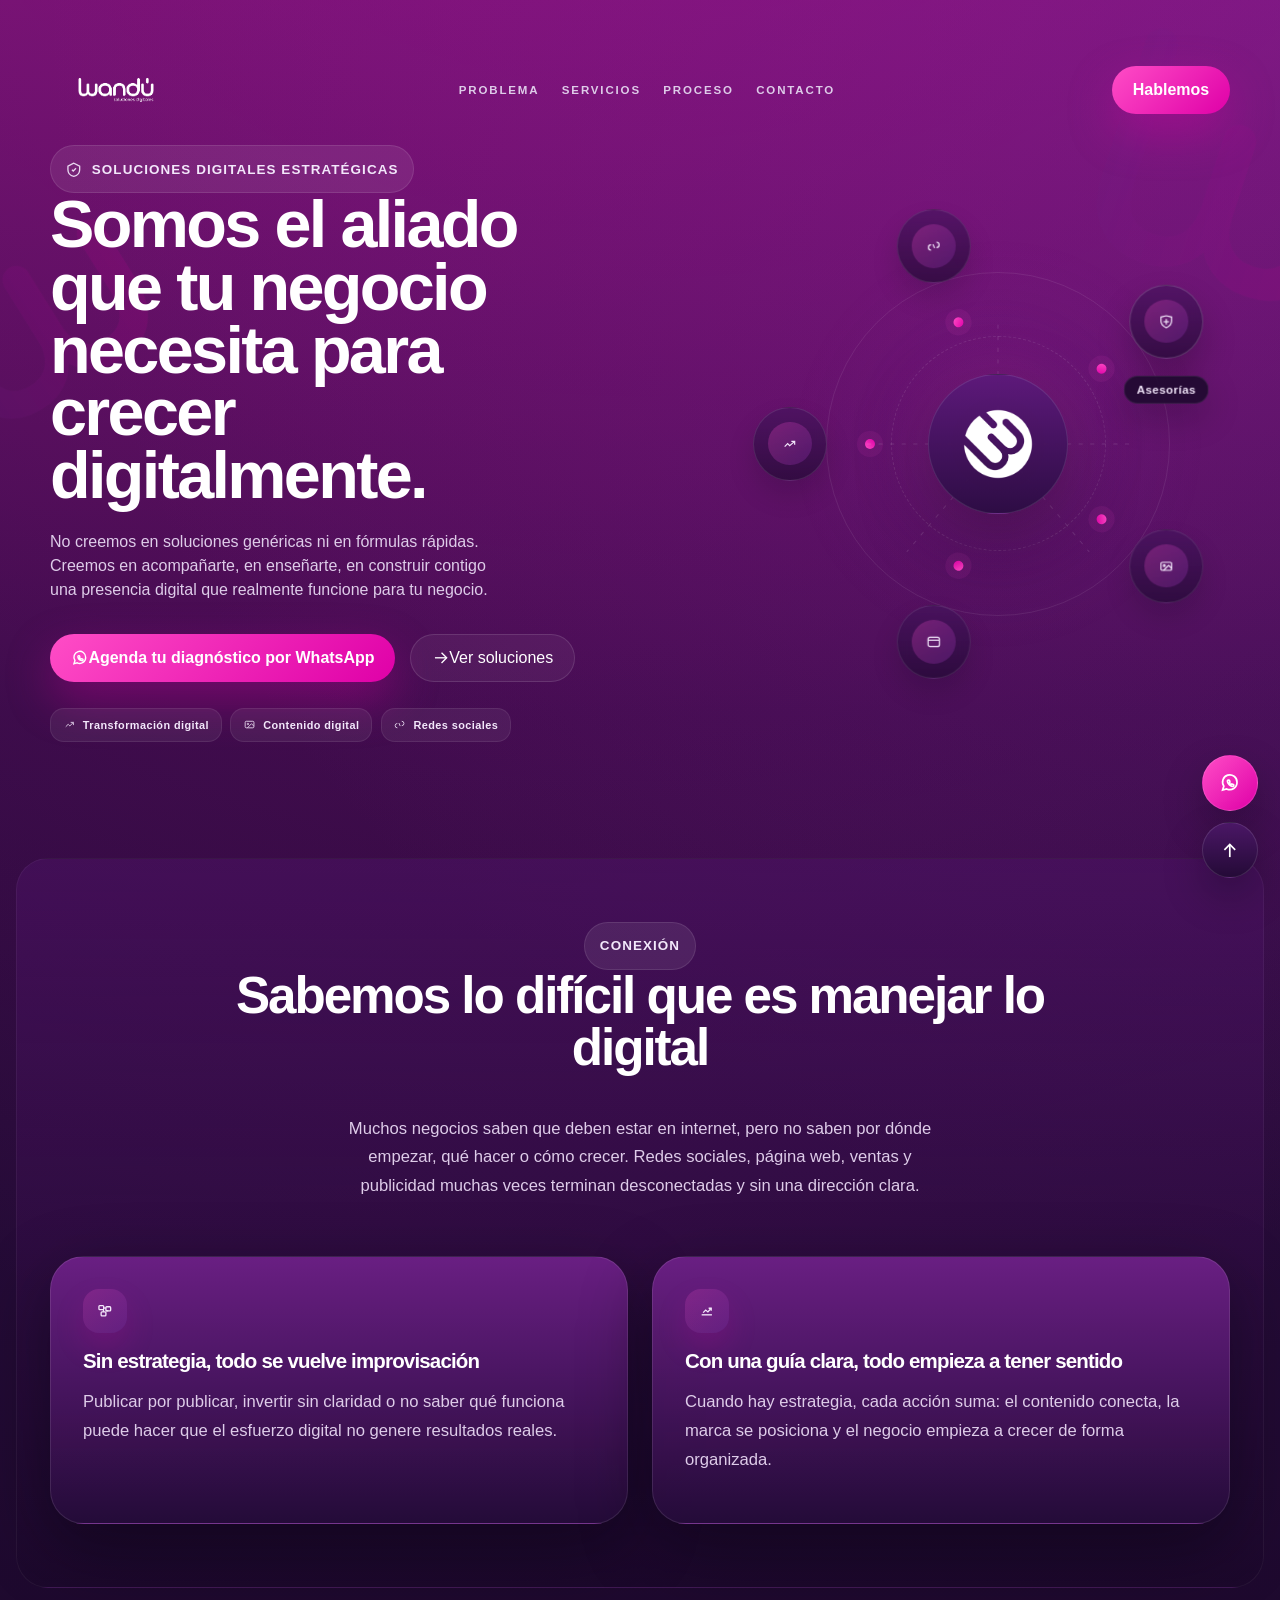
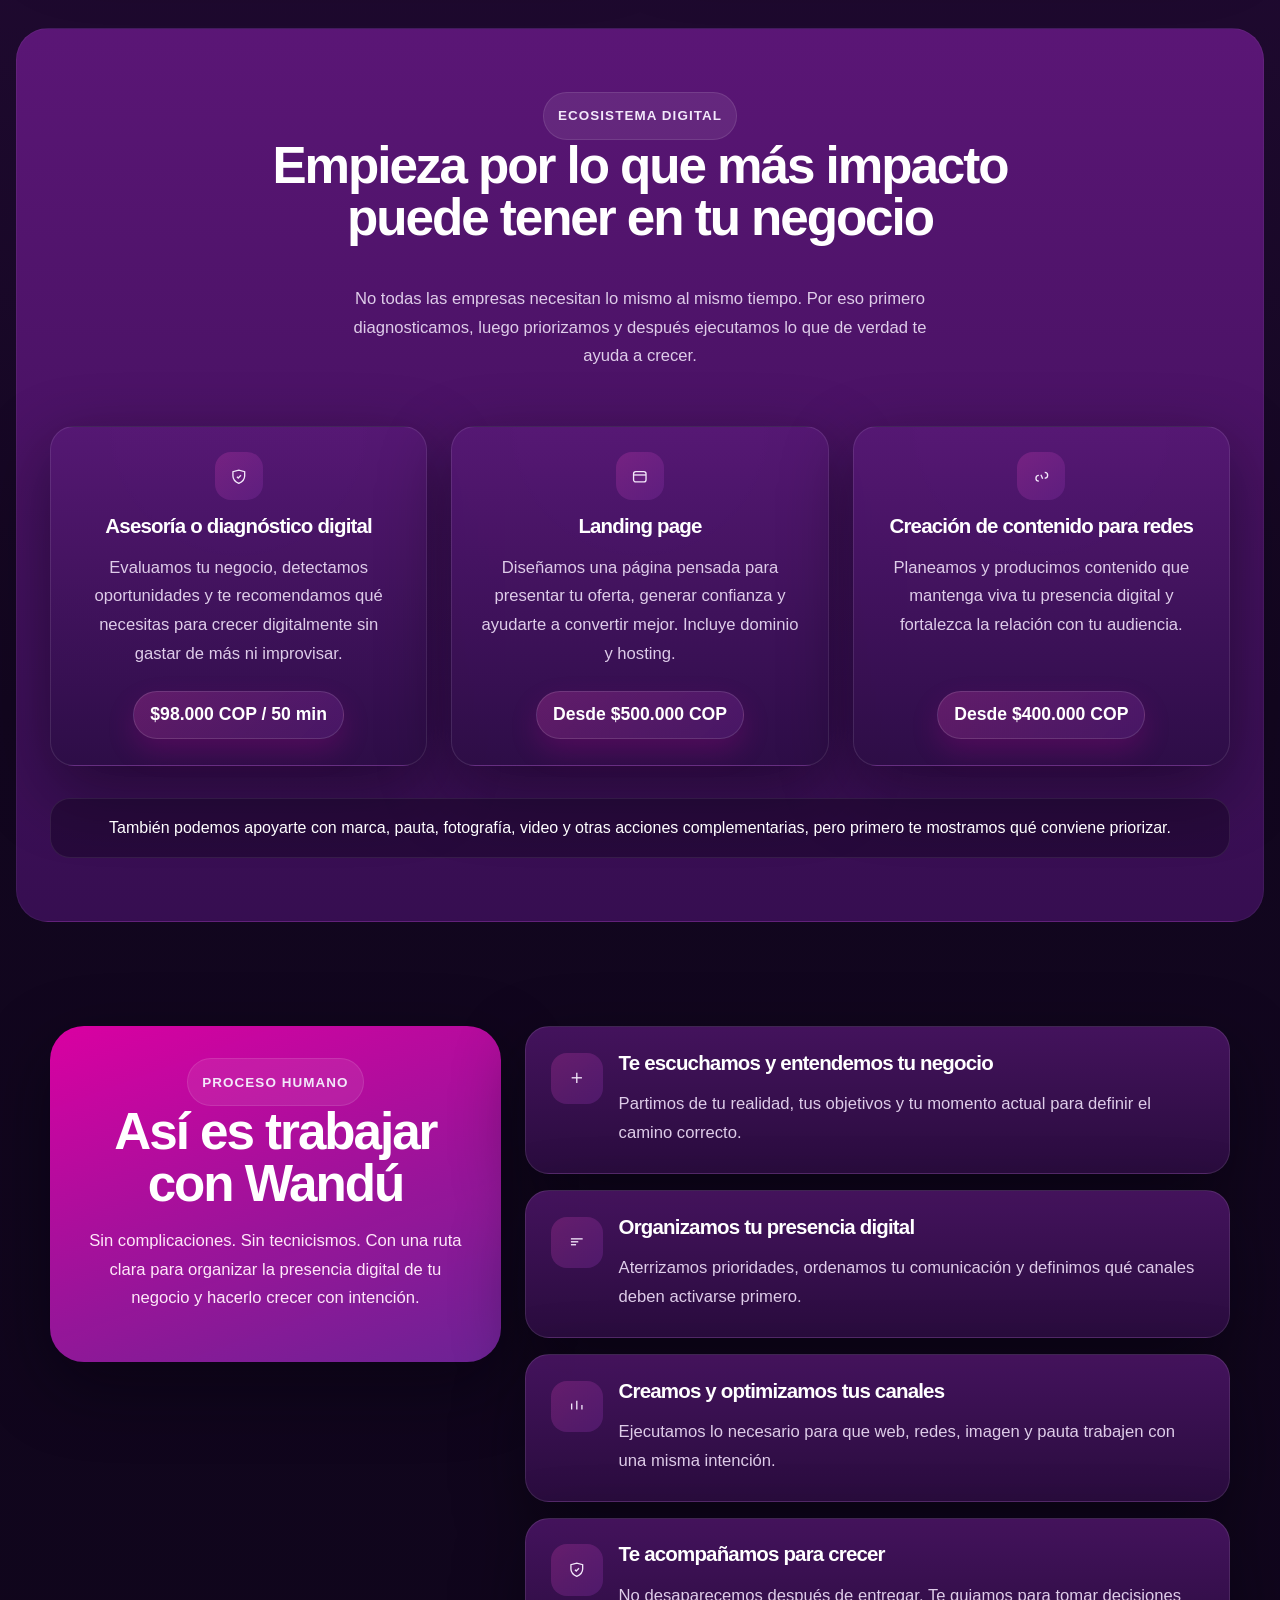
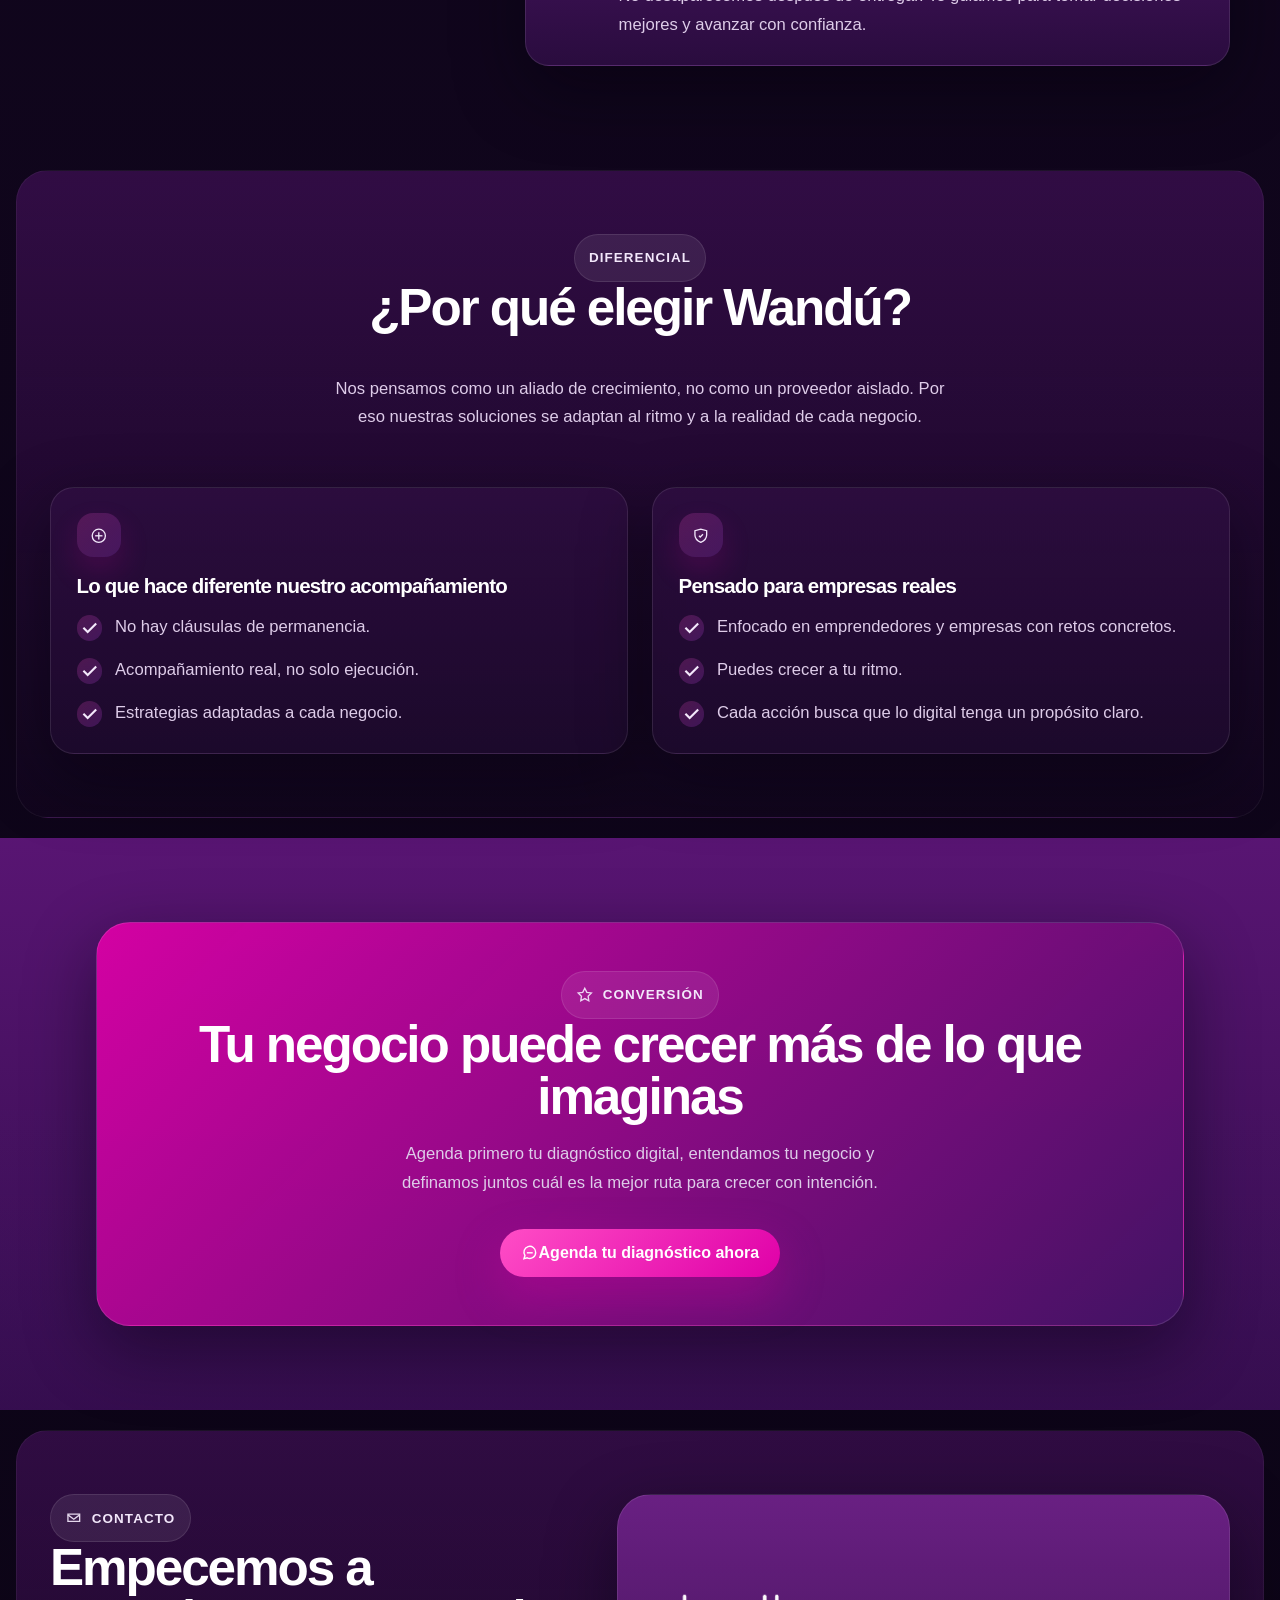
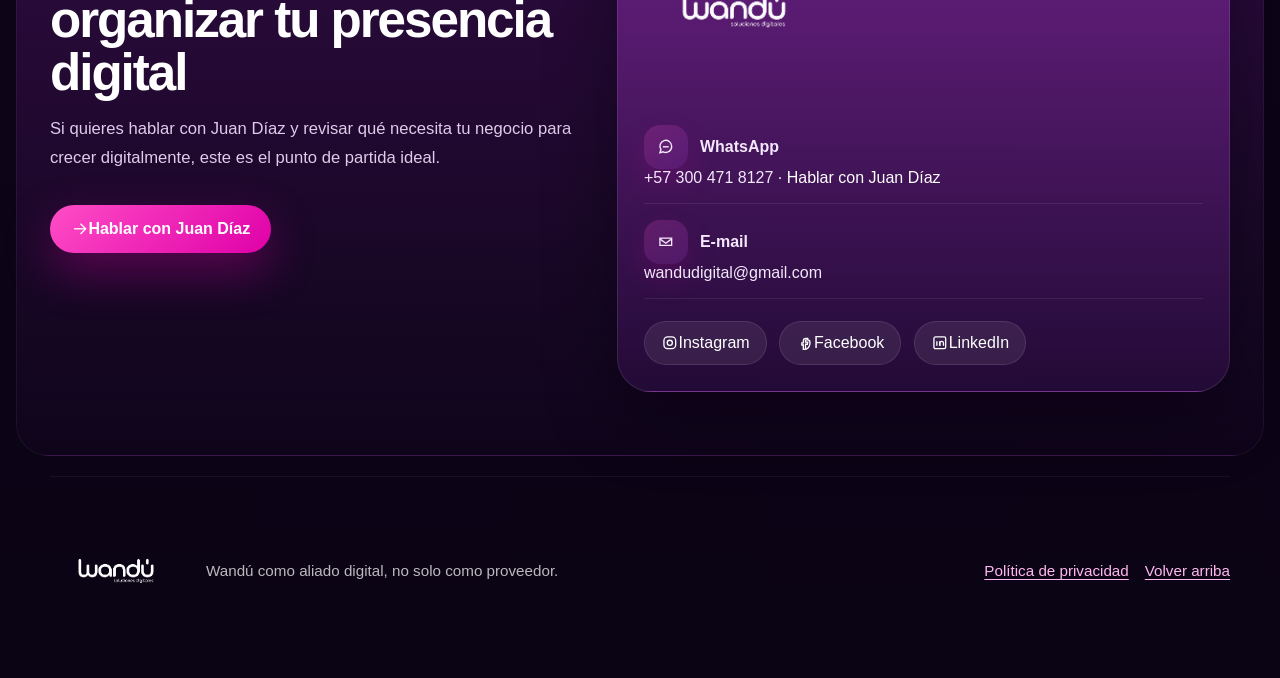
==== commit e3f3eab5: "Add privacy policy page Co-authored-by: Copilot <223556219+Copilot@users.noreply.github.com>" ====
--- a/index.html
+++ b/index.html
@@ -668,7 +668,10 @@
           <img src="./assets/img/brand/marca-wandu-01.png" alt="Wandú soluciones digitales" />
         </a>
         <span>Wandú como aliado digital, no solo como proveedor.</span>
-        <a href="#inicio">Volver arriba</a>
+        <div class="footer__links">
+          <a href="./politica-de-privacidad.html">Política de privacidad</a>
+          <a href="#inicio">Volver arriba</a>
+        </div>
       </footer>
     </div>
 
--- a/assets/css/styles.css
+++ b/assets/css/styles.css
@@ -1468,6 +1468,75 @@
         border-top: 1px solid rgba(255, 255, 255, 0.06);
       }
 
+      .footer__links {
+        display: flex;
+        flex-wrap: wrap;
+        justify-content: flex-end;
+        gap: 1rem;
+      }
+
+      .footer__links a,
+      .legal-back-link,
+      .legal-content a {
+        color: var(--accent);
+        text-decoration: underline;
+        text-underline-offset: 0.2em;
+      }
+
+      .legal-main {
+        padding-top: 9rem;
+        padding-bottom: 4rem;
+      }
+
+      .legal-heading {
+        max-width: 760px;
+        margin-bottom: 2rem;
+      }
+
+      .legal-heading h1 {
+        margin: 1rem 0;
+        font-size: clamp(2.4rem, 5vw, 4rem);
+      }
+
+      .legal-heading p,
+      .legal-content p,
+      .legal-content li {
+        color: var(--muted);
+        line-height: 1.75;
+      }
+
+      .legal-content {
+        display: grid;
+        gap: 1.25rem;
+      }
+
+      .legal-block {
+        padding: clamp(1.25rem, 3vw, 2rem);
+        border: 1px solid var(--line);
+        border-radius: var(--radius-lg);
+        background: var(--surface-dark);
+      }
+
+      .legal-block h2 {
+        margin-bottom: 0.9rem;
+        font-size: clamp(1.25rem, 2.5vw, 1.65rem);
+      }
+
+      .legal-block p:last-child,
+      .legal-block ul:last-child {
+        margin-bottom: 0;
+      }
+
+      .legal-block ul {
+        display: grid;
+        gap: 0.55rem;
+        padding-left: 1.25rem;
+      }
+
+      .legal-contact {
+        overflow-wrap: anywhere;
+      }
+
       [data-reveal] {
         opacity: 0;
         transform: translateY(24px);
@@ -1709,6 +1778,10 @@
           padding-top: 0.5rem;
         }
 
+        .footer__links {
+          justify-content: flex-start;
+        }
+
         .floating-actions {
           right: 1rem;
           bottom: 1rem;
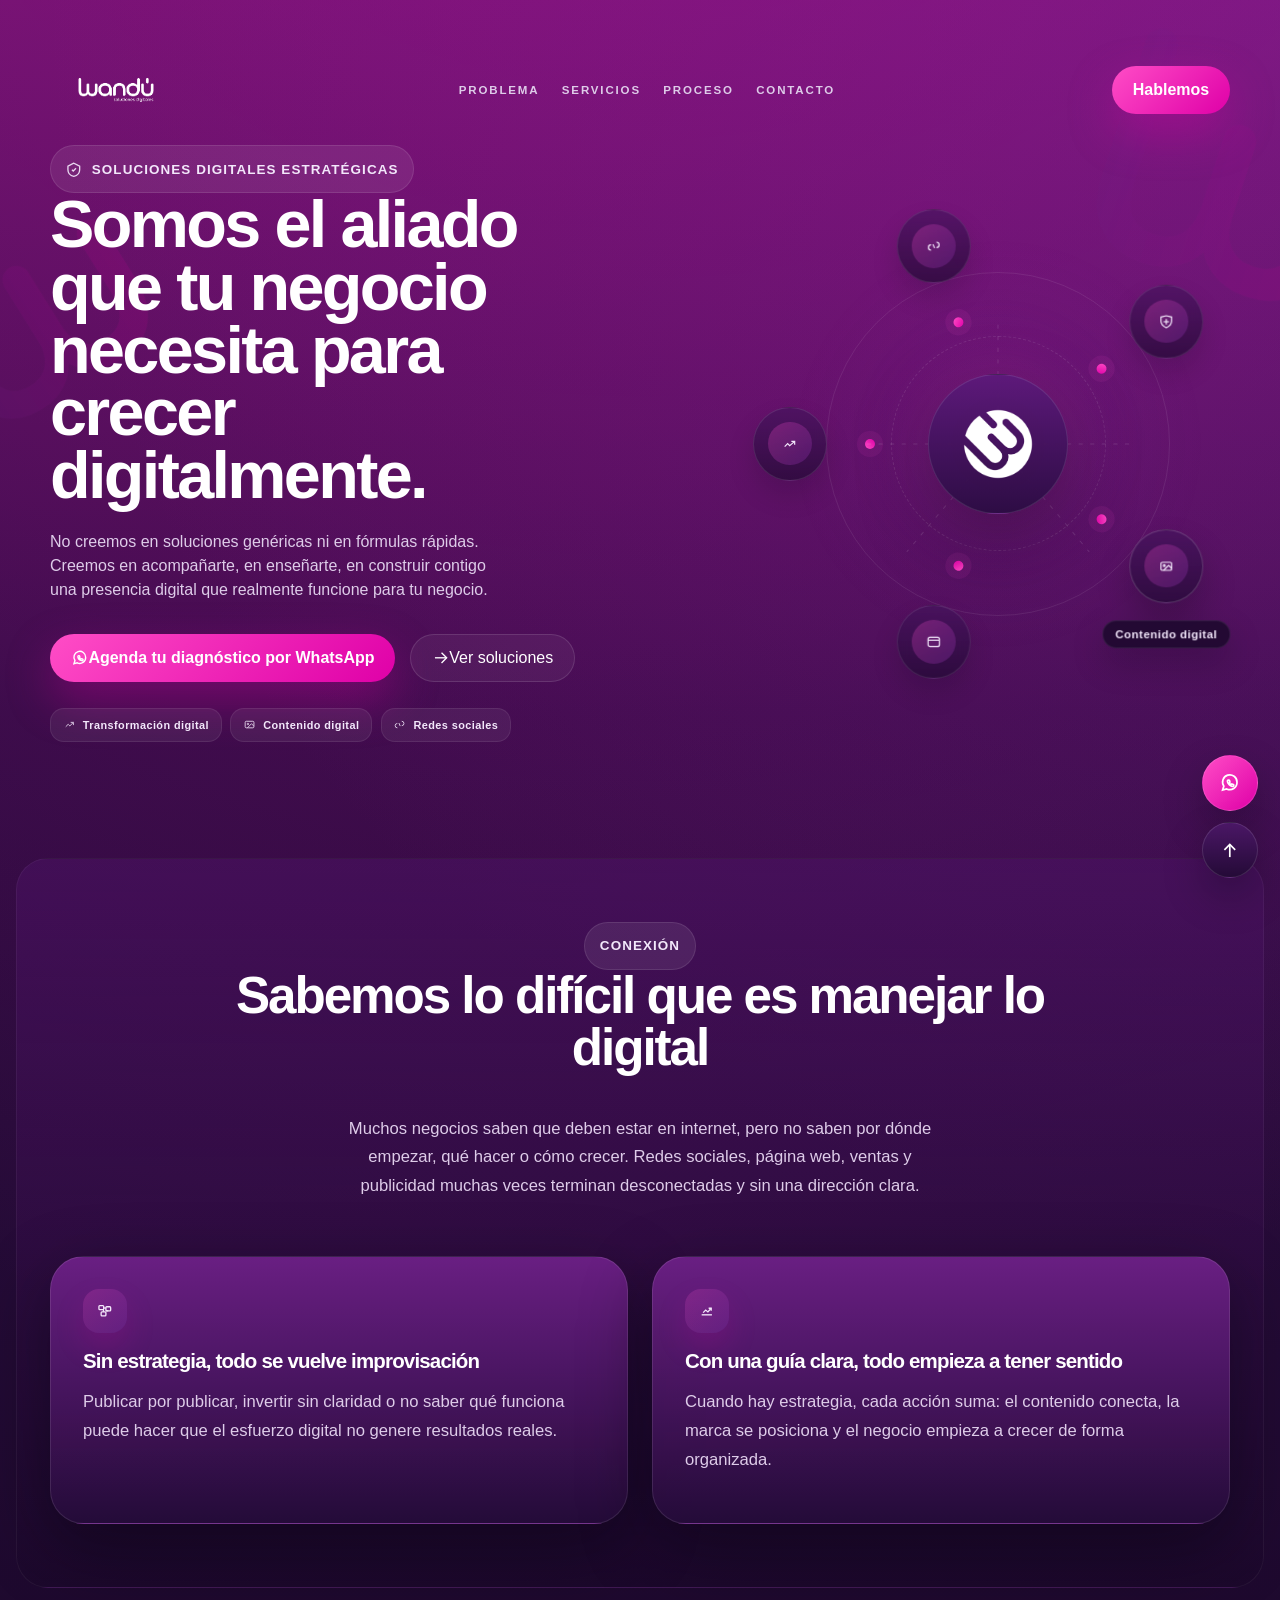
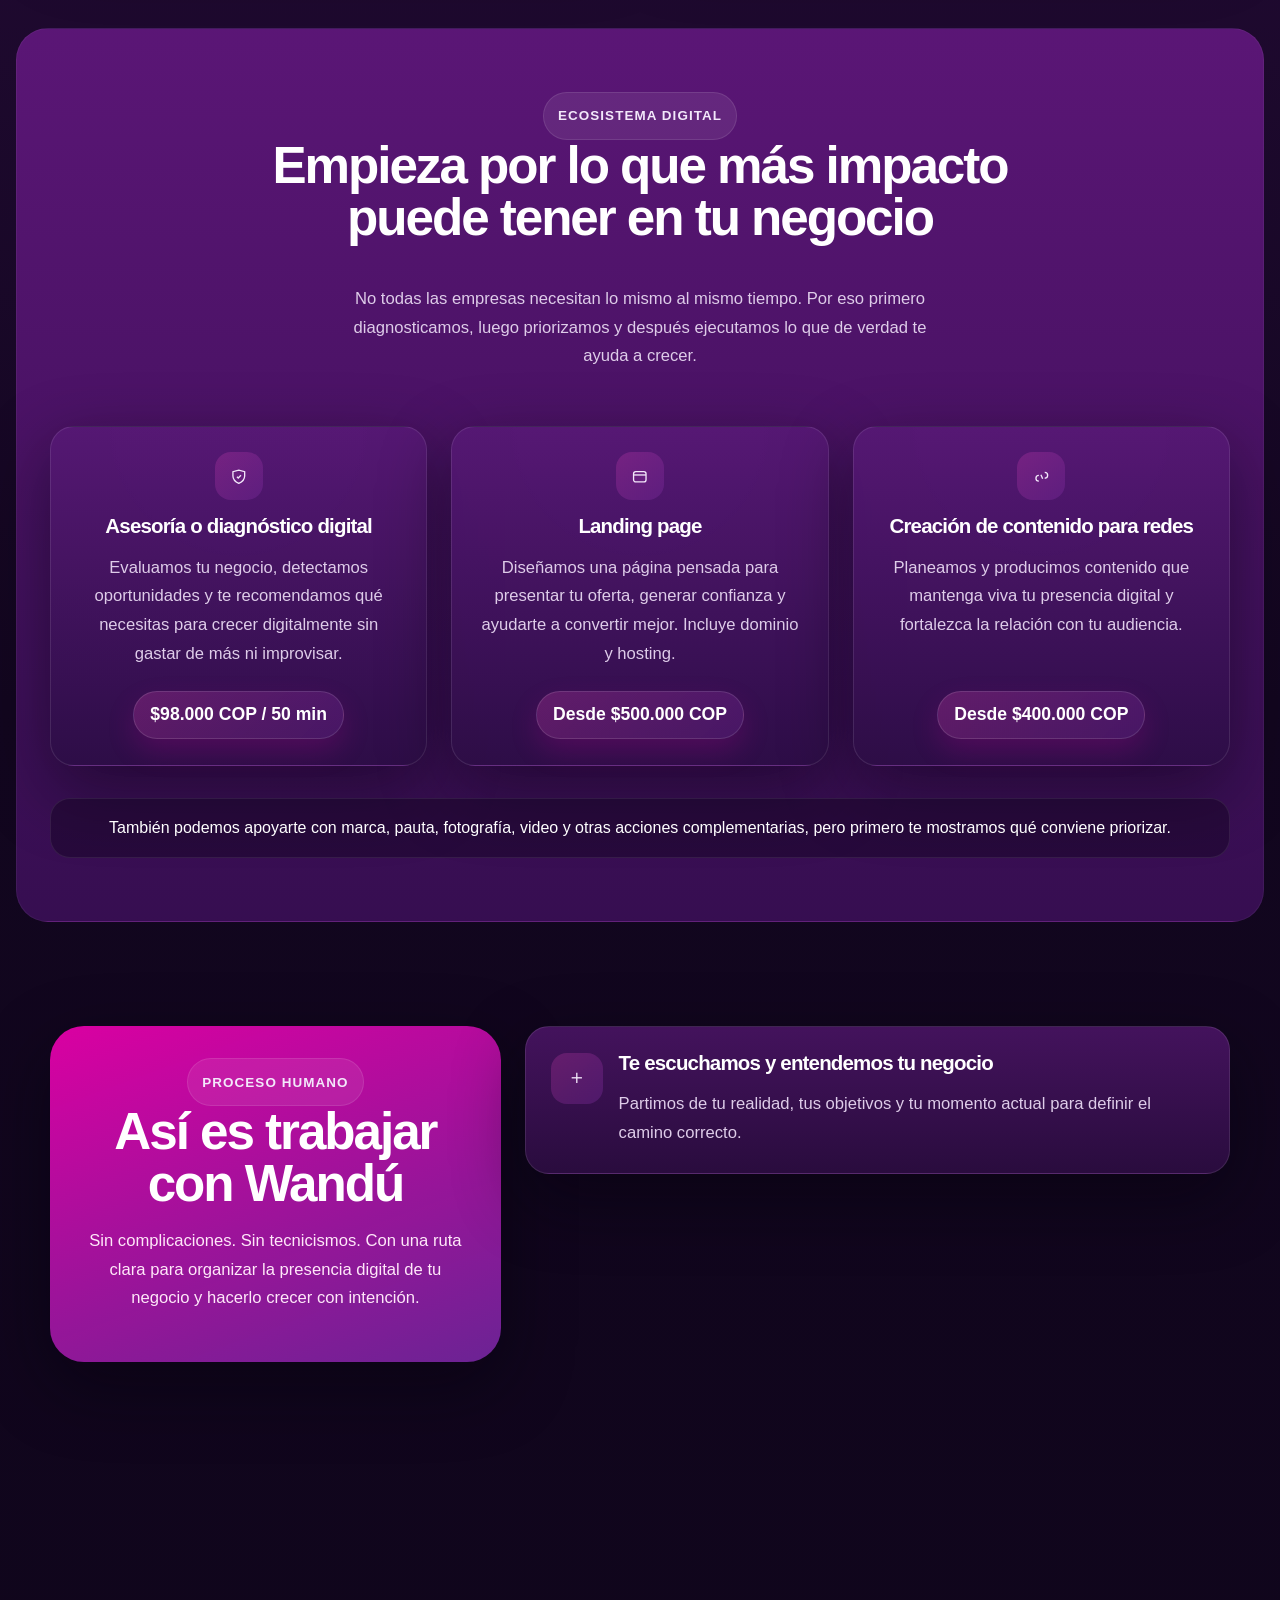
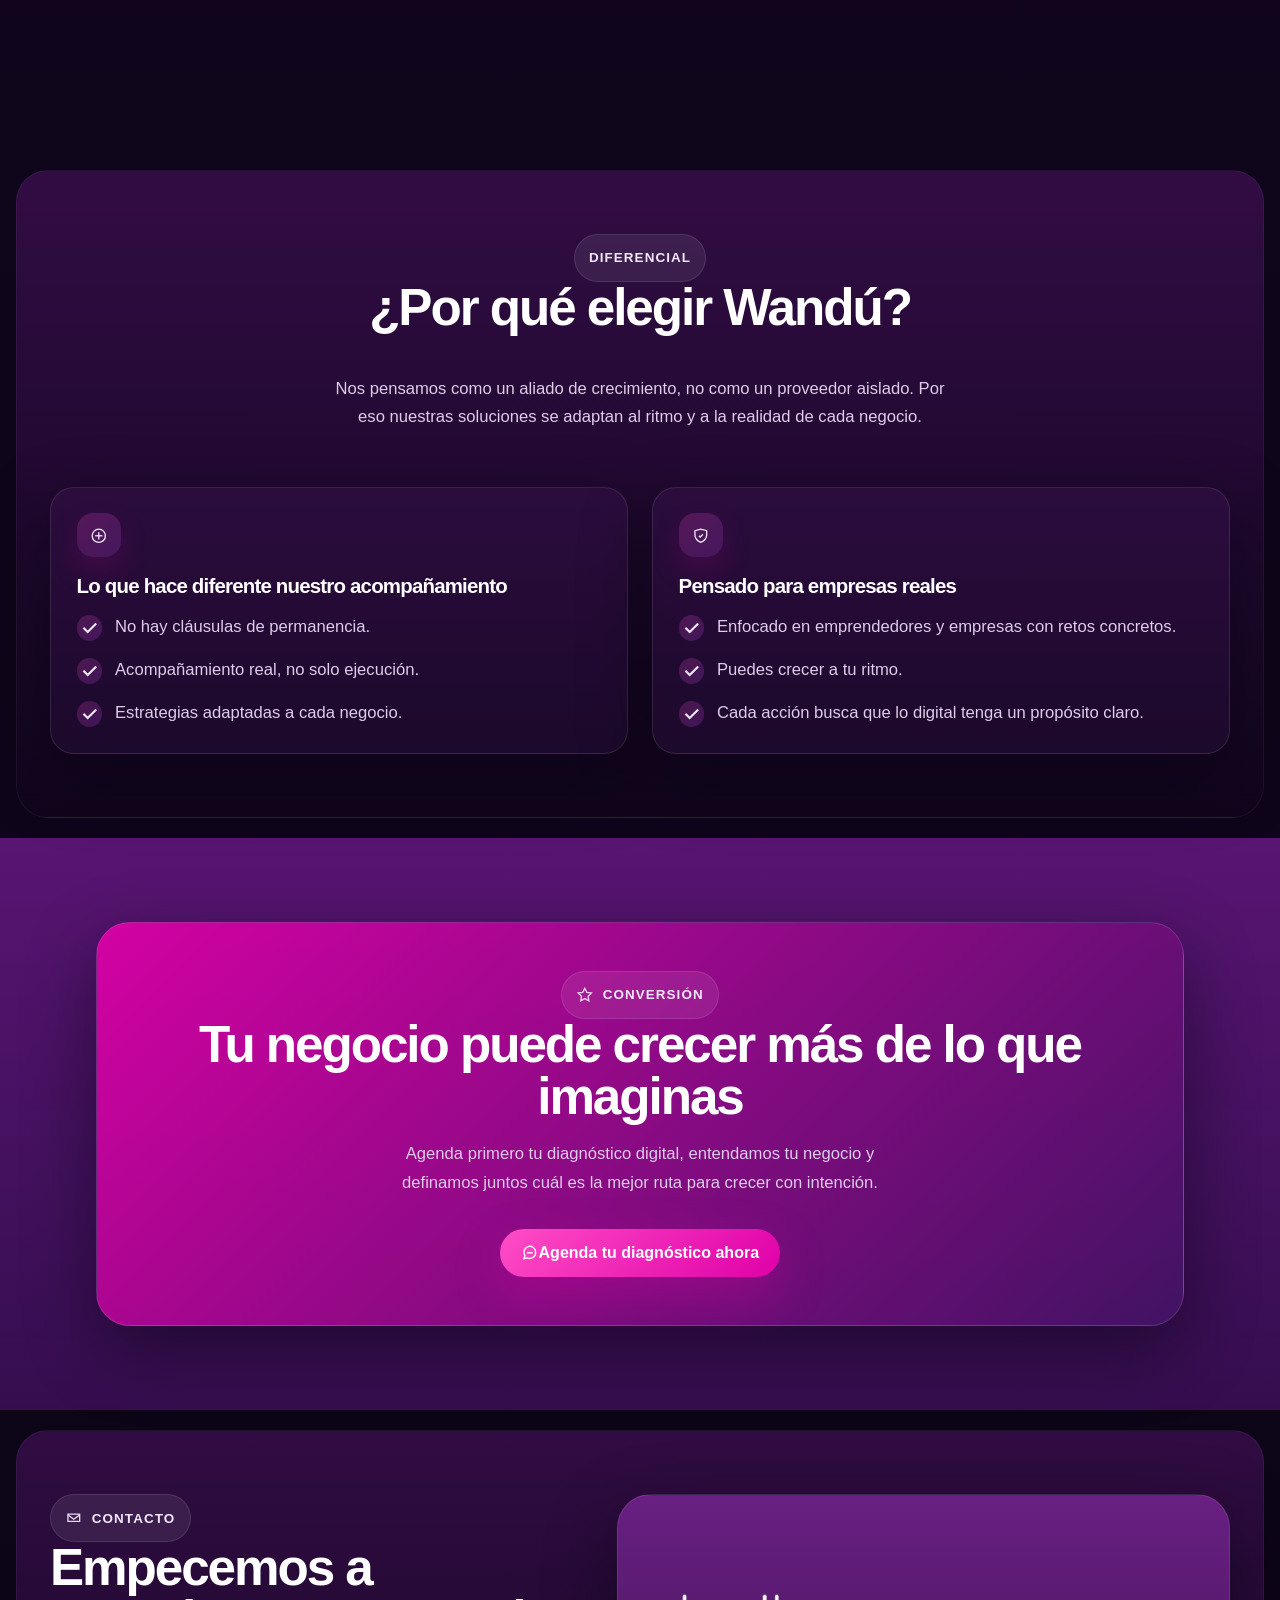
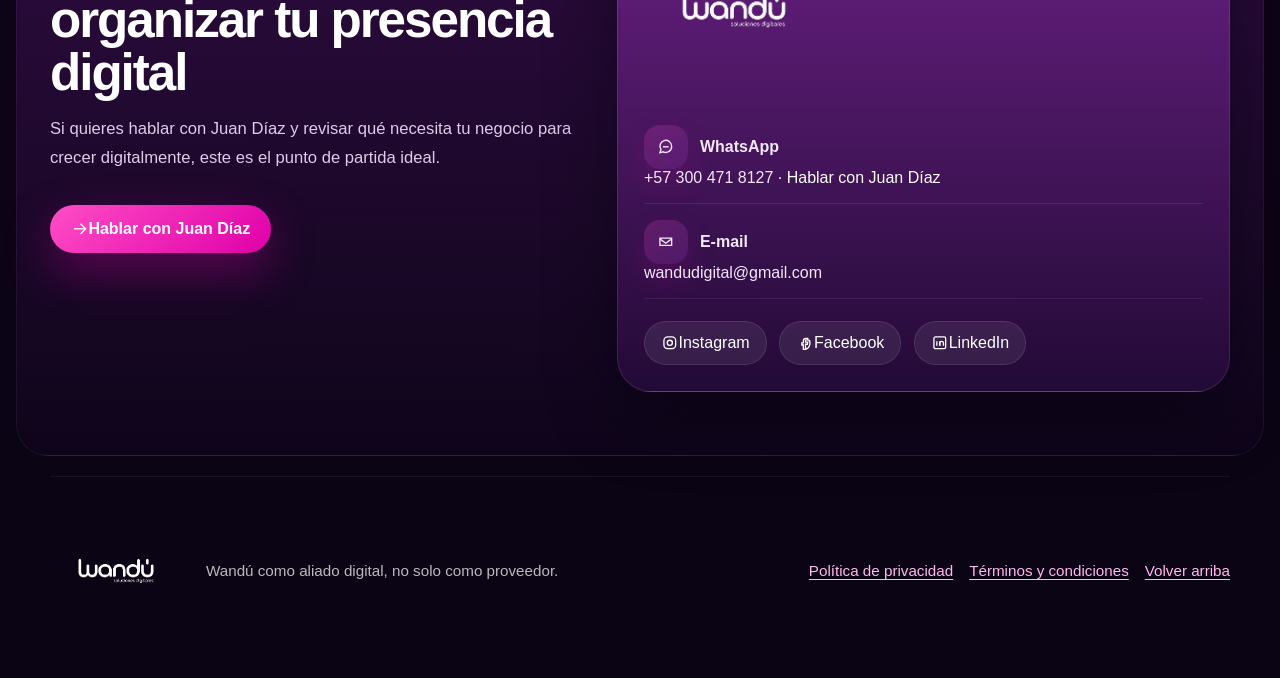
==== commit b5cf3d68: "Add terms and conditions page Co-authored-by: Copilot <223556219+Copilot@users.noreply.github.com>" ====
--- a/index.html
+++ b/index.html
@@ -670,6 +670,7 @@
         <span>Wandú como aliado digital, no solo como proveedor.</span>
         <div class="footer__links">
           <a href="./politica-de-privacidad.html">Política de privacidad</a>
+          <a href="./terminos-y-condiciones.html">Términos y condiciones</a>
           <a href="#inicio">Volver arriba</a>
         </div>
       </footer>
